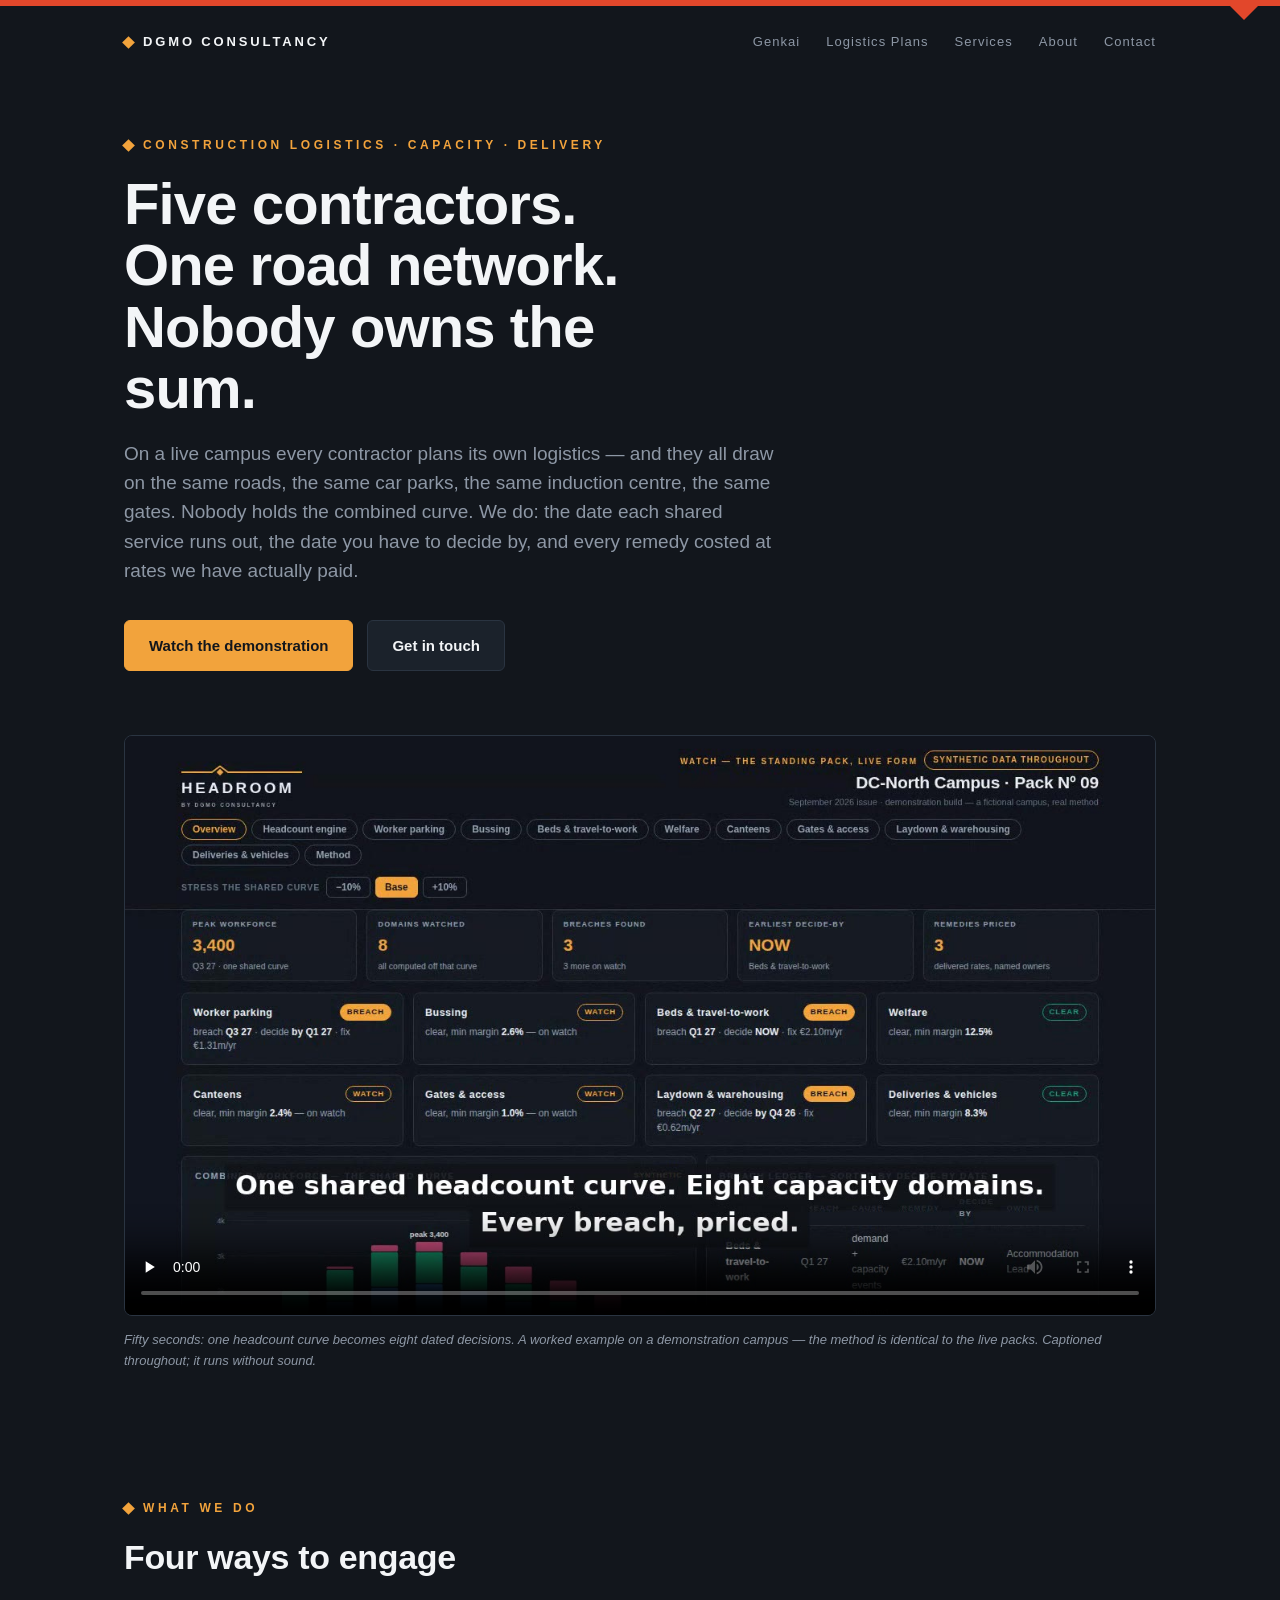
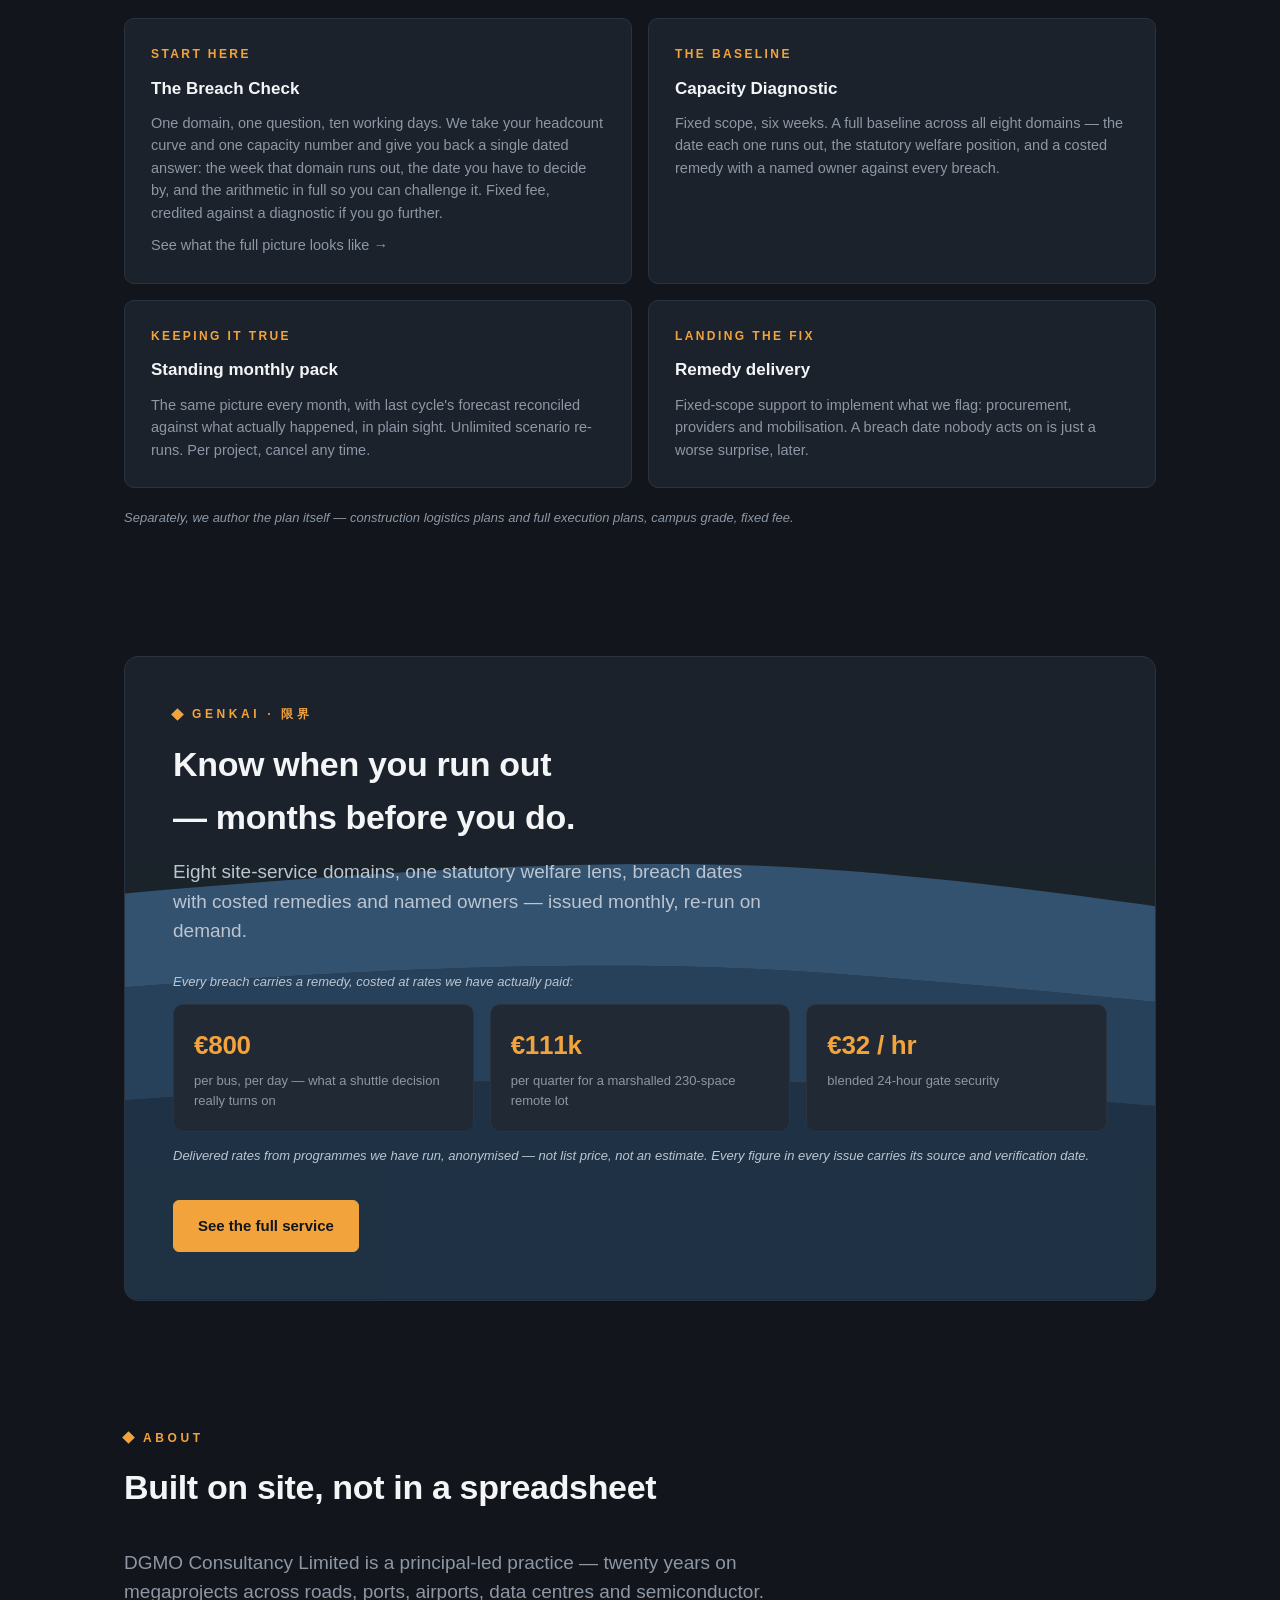
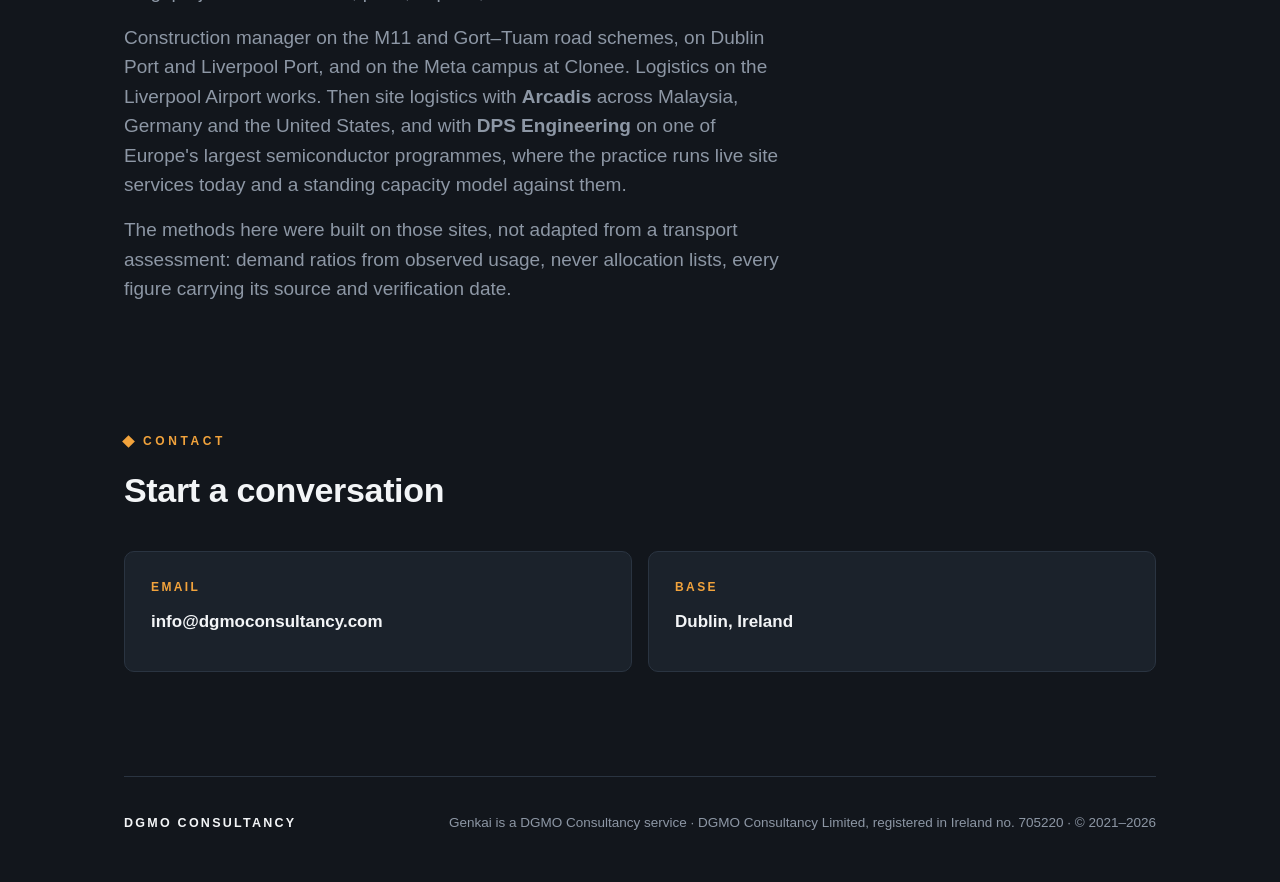
==== index.html @ e9b95056 "Version the stylesheet reference so CSS changes reach returning visitors styles.css is served with c" ====
<!doctype html>
<html lang="en">
<head>
<meta charset="utf-8">
<meta name="viewport" content="width=device-width,initial-scale=1">
<title>DGMO Consultancy — Construction capacity for airports, ports and campuses</title>
<meta name="description" content="The combined logistics demand of every contractor on your site, in one model: the date each shared service runs out, the decide-by date behind it, and every remedy costed. Airports, ports, data centres, semiconductor.">
<link rel="canonical" href="https://www.dgmoconsultancy.com/">
<meta property="og:type" content="website">
<meta property="og:site_name" content="DGMO Consultancy">
<meta property="og:url" content="https://www.dgmoconsultancy.com/">
<meta property="og:title" content="DGMO Consultancy — Construction capacity for airports, ports and campuses">
<meta property="og:description" content="The combined logistics demand of every contractor on your site, in one model: the date each shared service runs out, the decide-by date behind it, and every remedy costed. Airports, ports, data centres, semiconductor.">
<meta property="og:image" content="https://www.dgmoconsultancy.com/assets/og.png">
<meta property="og:image:width" content="1200">
<meta property="og:image:height" content="630">
<meta property="og:image:alt" content="Genkai by DGMO Consultancy — know when you run out, months before you do">
<meta name="twitter:card" content="summary_large_image">
<meta name="twitter:title" content="DGMO Consultancy — Construction capacity for airports, ports and campuses">
<meta name="twitter:description" content="The combined logistics demand of every contractor on your site, in one model: the date each shared service runs out, the decide-by date behind it, and every remedy costed. Airports, ports, data centres, semiconductor.">
<meta name="twitter:image" content="https://www.dgmoconsultancy.com/assets/og.png">
<meta name="robots" content="index,follow">
<link rel="stylesheet" href="/assets/styles.css?v=2">
<link rel="icon" href="/assets/favicon.svg" type="image/svg+xml">
</head>
<body>
<div class="ceiling" aria-hidden="true"></div>
<div class="wrap">
  <nav aria-label="Main">
    <a class="brand" href="/"><span class="dot"></span>DGMO CONSULTANCY</a>
    <div class="links">
      <a href="/genkai/">Genkai</a>
        <a href="/logistics-plans/">Logistics Plans</a>
      <a href="#services">Services</a>
      <a href="#about">About</a>
      <a href="#contact">Contact</a>
    </div>
  </nav>

  <header class="hero fadein">
    <p class="overline">Construction logistics · Capacity · Delivery</p>
    <h1>Five contractors. One road network. Nobody owns the sum.</h1>
    <p class="lede">On a live campus every contractor plans its own logistics — and they all draw on the same roads, the same car parks, the same induction centre, the same gates. Nobody holds the combined curve. We do: the date each shared service runs out, the date you have to decide by, and every remedy costed at rates we have actually paid.</p>
    <div class="cta-row">
      <a class="btn primary" href="#film">Watch the demonstration</a>
      <a class="btn" href="#contact">Get in touch</a>
    </div>
  </header>

  <section id="film" style="padding-top:0">
    <video controls preload="none" playsinline aria-label="Genkai demonstration film" poster="/assets/watch-poster.jpg" style="width:100%;border:1px solid var(--border);border-radius:8px;display:block;background:#12161C">
      <source src="/assets/headroom-watch.mp4" type="video/mp4">
      Your browser cannot play embedded video. <a href="/assets/headroom-watch.mp4">Download the film</a> instead.
    </video>
    <p class="note" style="margin-top:14px">Fifty seconds: one headcount curve becomes eight dated decisions. A worked example on a demonstration campus — the method is identical to the live packs. Captioned throughout; it runs without sound.</p>
  </section>

  <section id="services">
    <div class="sec-head">
      <p class="overline">What we do</p>
      <h2>Four ways to engage</h2>
    </div>
    <div class="grid g2">
      <div class="card">
        <span class="k">Start here</span>
        <h3>The Breach Check</h3>
        <p>One domain, one question, ten working days. We take your headcount curve and one capacity number and give you back a single dated answer: the week that domain runs out, the date you have to decide by, and the arithmetic in full so you can challenge it. Fixed fee, credited against a diagnostic if you go further.</p>
        <p style="margin-top:10px"><a href="/genkai/#film">See what the full picture looks like →</a></p>
      </div>
      <div class="card">
        <span class="k">The baseline</span>
        <h3>Capacity Diagnostic</h3>
        <p>Fixed scope, six weeks. A full baseline across all eight domains — the date each one runs out, the statutory welfare position, and a costed remedy with a named owner against every breach.</p>
      </div>
      <div class="card">
        <span class="k">Keeping it true</span>
        <h3>Standing monthly pack</h3>
        <p>The same picture every month, with last cycle's forecast reconciled against what actually happened, in plain sight. Unlimited scenario re-runs. Per project, cancel any time.</p>
      </div>
      <div class="card">
        <span class="k">Landing the fix</span>
        <h3>Remedy delivery</h3>
        <p>Fixed-scope support to implement what we flag: procurement, providers and mobilisation. A breach date nobody acts on is just a worse surprise, later.</p>
      </div>
    </div>
    <p class="note" style="margin-top:20px">Separately, we author the plan itself — <a href="/logistics-plans/">construction logistics plans and full execution plans</a>, campus grade, fixed fee.</p>
  </section>

  <section>
    <div class="band">
      <svg class="curves" viewBox="0 0 1000 320" preserveAspectRatio="xMidYMid slice" aria-hidden="true">
        <path d="M0,320 L0,240 C200,225 420,200 640,215 C800,226 920,238 1000,244 L1000,320 Z" fill="#24435F"/>
        <path d="M0,240 C200,225 420,200 640,215 C800,226 920,238 1000,244 L1000,196 C880,186 760,170 600,158 C420,144 200,168 0,186 Z" fill="#33608A"/>
        <path d="M0,186 C200,168 420,144 600,158 C760,170 880,186 1000,196 L1000,160 C860,142 700,110 560,104 C400,98 180,124 0,142 Z" fill="#4A82B4"/>
      </svg>
      <p class="overline">Genkai · 限界</p>
      <h2 style="max-width:22ch">Know when you run out — months before you do.</h2>
      <p class="lede" style="margin-top:14px;max-width:56ch">Eight site-service domains, one statutory welfare lens, breach dates with costed remedies and named owners — issued monthly, re-run on demand.</p>
      <p class="note" style="margin-top:26px;margin-bottom:12px">Every breach carries a remedy, costed at rates we have actually paid:</p>
      <div class="grid g3">
        <div class="stat"><span class="big">€800</span><p>per bus, per day — what a shuttle decision really turns on</p></div>
        <div class="stat"><span class="big">€111k</span><p>per quarter for a marshalled 230-space remote lot</p></div>
        <div class="stat"><span class="big">€32 / hr</span><p>blended 24-hour gate security</p></div>
      </div>
      <p class="note" style="margin-top:14px">Delivered rates from programmes we have run, anonymised — not list price, not an estimate. Every figure in every issue carries its source and verification date.</p>
      <div class="cta-row"><a class="btn primary" href="/genkai/">See the full service</a></div>
    </div>
  </section>

  <section id="about">
    <div class="sec-head">
      <p class="overline">About</p>
      <h2>Built on site, not in a spreadsheet</h2>
    </div>
    <p class="lede">DGMO Consultancy Limited is a principal-led practice — twenty years on megaprojects across roads, ports, airports, data centres and semiconductor.</p>
    <p class="lede" style="margin-top:16px">Construction manager on the M11 and Gort&ndash;Tuam road schemes, on Dublin Port and Liverpool Port, and on the Meta campus at Clonee. Logistics on the Liverpool Airport works. Then site logistics with <strong>Arcadis</strong> across Malaysia, Germany and the United States, and with <strong>DPS Engineering</strong> on one of Europe's largest semiconductor programmes, where the practice runs live site services today and a standing capacity model against them.</p>
    <p class="lede" style="margin-top:16px">The methods here were built on those sites, not adapted from a transport assessment: demand ratios from observed usage, never allocation lists, every figure carrying its source and verification date.</p>
  </section>

  <section id="contact">
    <div class="sec-head">
      <p class="overline">Contact</p>
      <h2>Start a conversation</h2>
    </div>
    <div class="grid g2">
      <div class="card"><span class="k">Email</span><h3><a href="mailto:info@dgmoconsultancy.com">info@dgmoconsultancy.com</a></h3></div>
      <div class="card"><span class="k">Base</span><h3>Dublin, Ireland</h3></div>
    </div>
  </section>

  <div class="footer">
    <div class="row">
      <span><strong>DGMO CONSULTANCY</strong></span>
      <span>Genkai is a DGMO Consultancy service · DGMO Consultancy Limited, registered in Ireland no. 705220 · © 2021–2026</span>
    </div>
  </div>
</div>
</body>
</html>
---- assets/styles.css ----
:root{
  --bg:#12161C; --card:#1B222B; --card2:#202934; --border:#2A3441;
  --ink:#F3F5F7; --muted:#8D97A5; --amber:#F2A33C; --red:#E5484D; --green:#3DBF7F;
  --shu:#E2472B;   /* the limit — never a button, link, heading or hover state */
  --b1:#24435F; --b2:#33608A; --b3:#4A82B4;
  --sans:-apple-system,"Segoe UI",Arial,"Helvetica Neue",Helvetica,sans-serif;
}
*{margin:0;padding:0;box-sizing:border-box}
html{scroll-behavior:smooth}
@media (prefers-reduced-motion:reduce){html{scroll-behavior:auto}*{animation:none!important;transition:none!important}}
body{background:var(--bg);color:var(--ink);font-family:var(--sans);line-height:1.55;-webkit-font-smoothing:antialiased}
a{color:inherit;text-decoration:none}
a:focus-visible,button:focus-visible{outline:2px solid var(--amber);outline-offset:3px;border-radius:2px}
.wrap{max-width:1080px;margin:0 auto;padding:0 24px}

/* the ceiling — breachline across every page */
.ceiling{position:relative;height:6px;background:var(--shu)}
.ceiling::after{content:"";position:absolute;right:24px;top:-9px;width:24px;height:24px;background:var(--shu);transform:rotate(45deg)}

nav{display:flex;align-items:center;justify-content:space-between;padding:26px 0 0}
.brand{display:flex;align-items:center;gap:10px;font-weight:700;letter-spacing:.22em;font-size:13px}
.brand .dot{width:9px;height:9px;background:var(--amber);transform:rotate(45deg);flex:none}
nav .links{display:flex;gap:26px;font-size:13px;color:var(--muted);letter-spacing:.08em}
nav .links a:hover{color:var(--ink)}

.overline{display:flex;align-items:center;gap:10px;color:var(--amber);font-size:12px;font-weight:700;letter-spacing:.3em;text-transform:uppercase}
.overline::before{content:"";width:9px;height:9px;background:var(--amber);transform:rotate(45deg);flex:none}

.hero{padding:84px 0 64px}
h1{font-size:clamp(34px,5.4vw,58px);line-height:1.06;letter-spacing:-.015em;font-weight:800;margin:18px 0 20px;max-width:17ch}
.lede{color:var(--muted);font-size:clamp(16px,2vw,19px);max-width:62ch}
.cta-row{display:flex;gap:14px;margin-top:34px;flex-wrap:wrap}
.btn{display:inline-block;padding:13px 24px;border-radius:6px;font-weight:700;font-size:15px;border:1px solid var(--border);background:var(--card);transition:transform .15s ease,border-color .15s ease}
.btn:hover{transform:translateY(-2px);border-color:var(--muted)}
.btn.primary{background:var(--amber);color:#12161C;border-color:var(--amber)}
.btn.primary:hover{border-color:var(--amber)}

section{padding:64px 0}
.sec-head{margin-bottom:34px}
h2{font-size:clamp(24px,3.4vw,34px);letter-spacing:-.01em;margin-top:14px}
.grid{display:grid;gap:16px}
.g3{grid-template-columns:repeat(3,1fr)}
.g4{grid-template-columns:repeat(4,1fr)}
.g2{grid-template-columns:repeat(2,1fr)}
.card{background:var(--card);border:1px solid var(--border);border-radius:10px;padding:26px}
.card h3{font-size:17px;margin-bottom:10px}
.card p{color:var(--muted);font-size:14.5px}
.card .k{color:var(--amber);font-size:12px;font-weight:700;letter-spacing:.2em;text-transform:uppercase;display:block;margin-bottom:12px}

.chips{display:flex;flex-wrap:wrap;gap:10px}
.chip{background:var(--card2);border:1px solid var(--border);border-radius:999px;padding:8px 16px;font-size:13.5px;color:var(--ink)}

.stat{background:var(--card2);border:1px solid var(--border);border-radius:10px;padding:20px}
.stat .big{color:var(--amber);font-weight:800;font-size:26px;letter-spacing:-.01em}
.stat p{color:var(--muted);font-size:13px;margin-top:6px}

.band{background:var(--card);border:1px solid var(--border);border-radius:14px;padding:48px;position:relative;overflow:hidden}
.band .curves{position:absolute;inset:0;opacity:.5;pointer-events:none}
.band>*{position:relative}

.tier{border-left:3px solid var(--amber);padding:4px 0 4px 20px;margin-bottom:22px}
.tier:last-child{margin-bottom:0}
.tier h3{font-size:18px}
.tier .price{color:var(--muted);font-weight:400}
.tier p{color:var(--muted);font-size:14.5px;margin-top:4px}

.steps{counter-reset:s}
.step{counter-increment:s;position:relative;padding-left:0}
.step::before{content:counter(s);display:block;color:var(--amber);font-weight:800;font-size:26px;margin-bottom:10px}

.note{color:var(--muted);font-size:13px;font-style:italic}
.footer{border-top:1px solid var(--border);margin-top:40px;padding:36px 0 48px;color:var(--muted);font-size:13.5px}
.footer .row{display:flex;justify-content:space-between;gap:20px;flex-wrap:wrap}
.footer strong{color:var(--ink);letter-spacing:.18em;font-size:12.5px}

/* headroom lockup */
.lockup{margin:10px 0 8px}
.lockup .line{position:relative;height:5px;background:var(--shu);width:min(560px,86%);border-radius:3px}
.lockup .line::after{content:"";position:absolute;right:-10px;top:-8px;width:20px;height:20px;background:var(--shu);transform:rotate(45deg)}
.lockup .word{font-size:clamp(44px,8vw,84px);font-weight:800;letter-spacing:.16em;line-height:1;margin-top:26px}
.lockup .sub{color:var(--muted);letter-spacing:.34em;font-size:12.5px;margin-top:12px}

.fadein{animation:fadeup .7s ease both}
@keyframes fadeup{from{opacity:0;transform:translateY(14px)}to{opacity:1;transform:none}}

@media(max-width:860px){.g3,.g4{grid-template-columns:1fr 1fr}}
@media(max-width:620px){.g3,.g4,.g2{grid-template-columns:1fr}.hero{padding:56px 0 40px}section{padding:44px 0}.band{padding:30px}nav .links{gap:16px}.hero .curves{display:none}}

/* --- layout guards ------------------------------------------------------ */
/* The hero curve is an SVG with an intrinsic 1000x320 ratio and only a height
   set inline, so width:auto resolved from that ratio and pushed the page
   sideways at every desktop width. Pin it to the container. */
.hero .curves{width:100%;max-width:100%}
/* Nav links did not wrap, overflowing narrow phones. Drop them to their own row. */
@media(max-width:620px){
  nav{flex-wrap:wrap;row-gap:14px}
  nav .links{flex-wrap:wrap;width:100%;gap:14px;row-gap:10px}
}

/* Band artwork had the same intrinsic-ratio fault as the hero curve: it filled
   only ~50% of the band at desktop and ~10% on phones, cutting off mid-headline. */
.band .curves{width:100%;height:100%}
/* Muted text over that artwork measured 3.58:1 — below WCAG AA. */
.band .lede,.band .note{color:#BCC5D0}
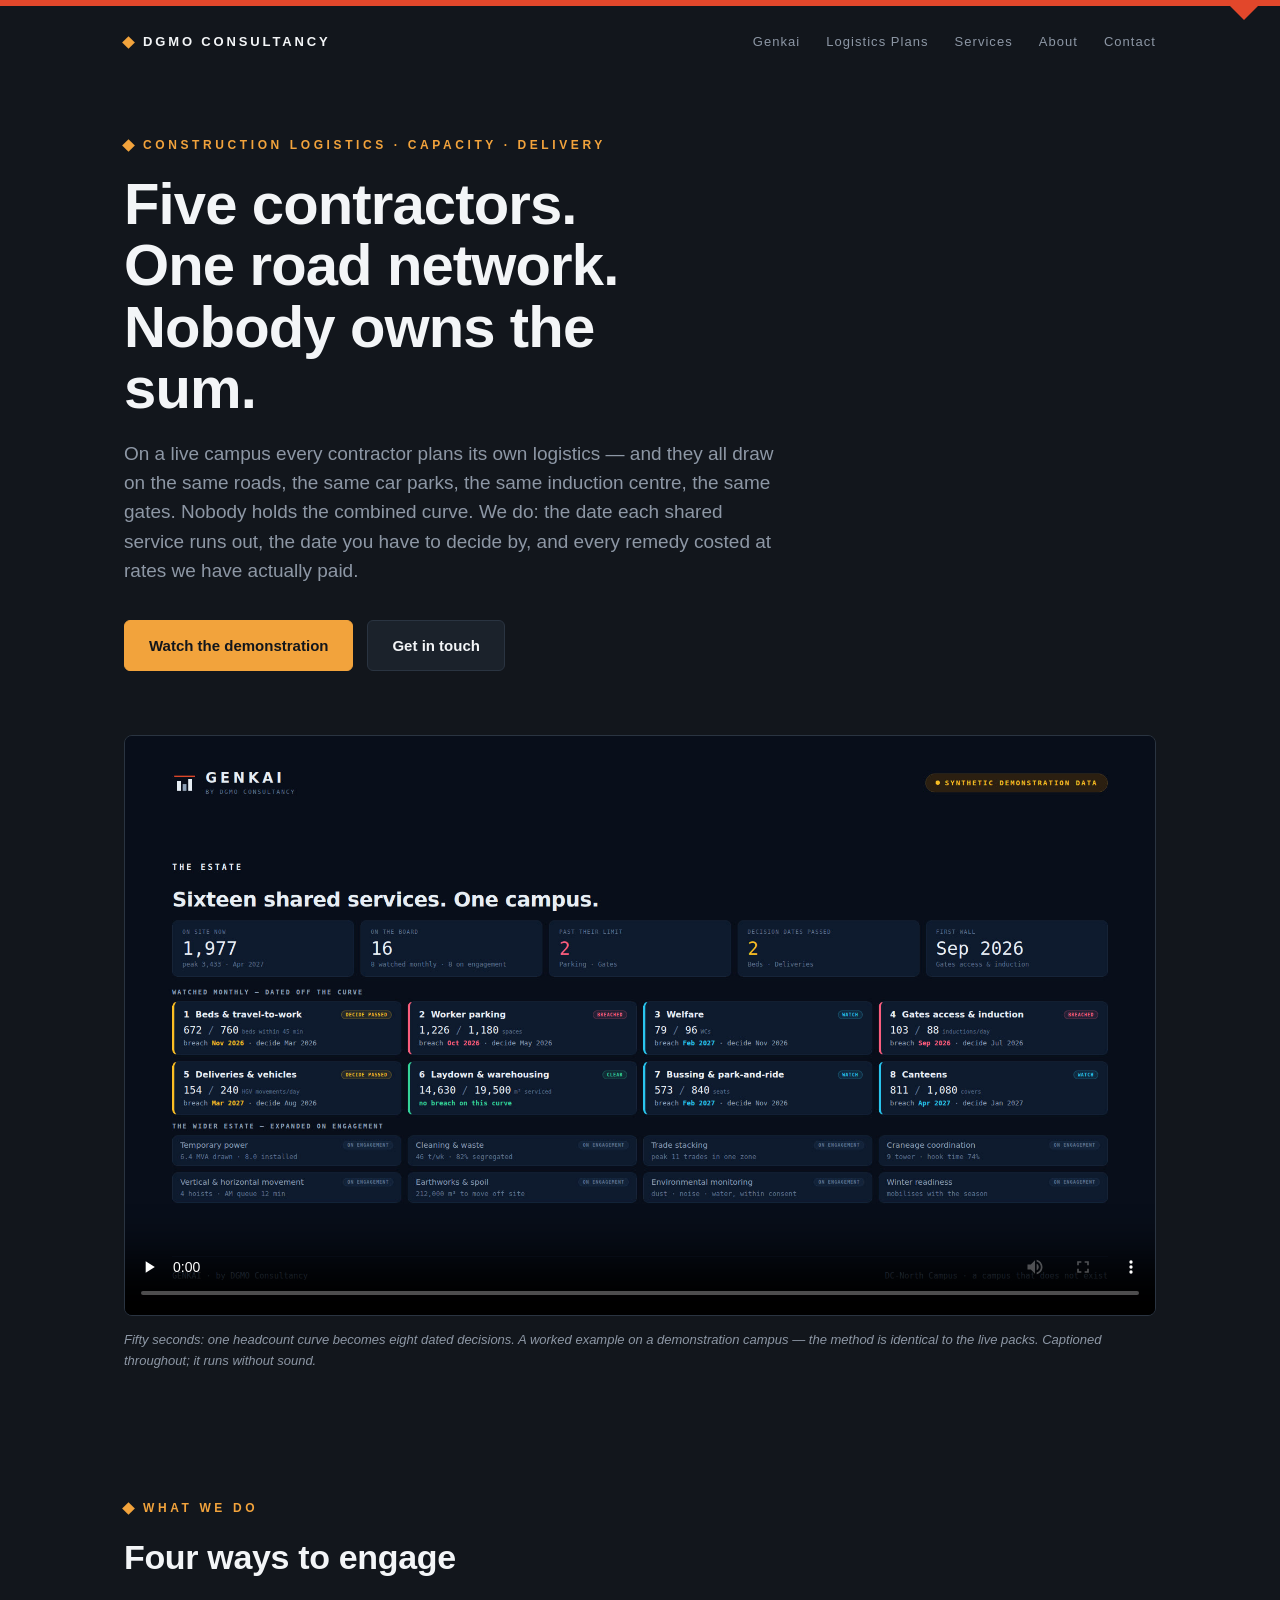
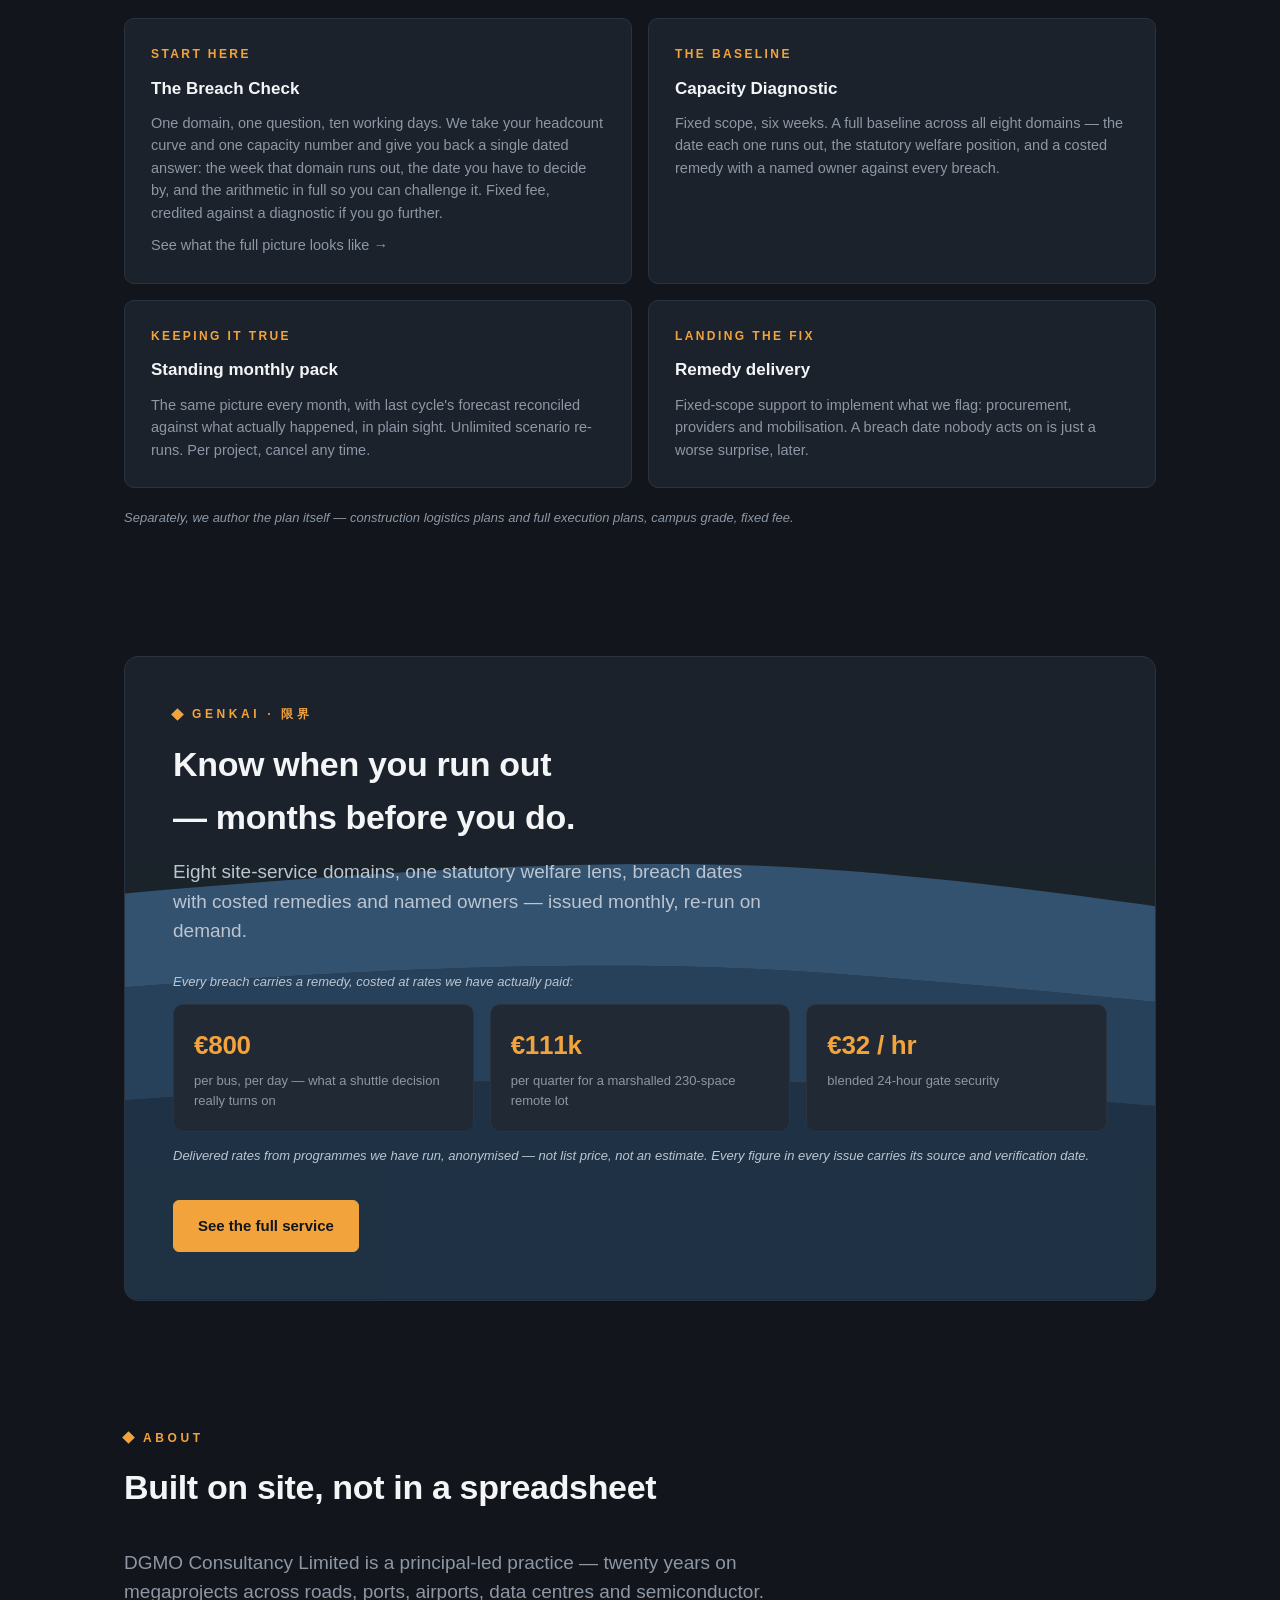
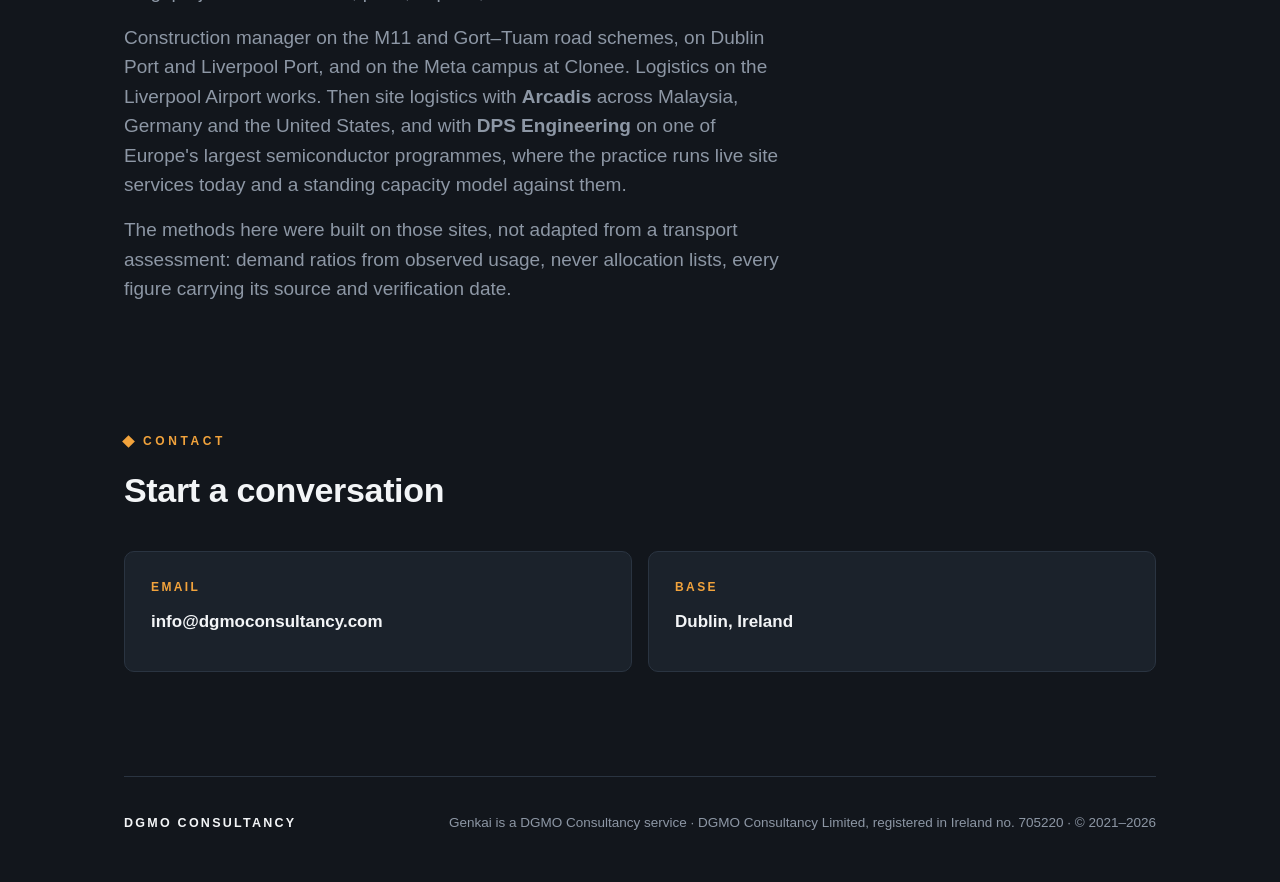
==== commit 0c7738fe: "Point the homepage at the new Genkai film and poster The video source, the download fallback link an" ====
--- a/index.html
+++ b/index.html
@@ -48,9 +48,9 @@
   </header>
 
   <section id="film" style="padding-top:0">
-    <video controls preload="none" playsinline aria-label="Genkai demonstration film" poster="/assets/watch-poster.jpg" style="width:100%;border:1px solid var(--border);border-radius:8px;display:block;background:#12161C">
-      <source src="/assets/headroom-watch.mp4" type="video/mp4">
-      Your browser cannot play embedded video. <a href="/assets/headroom-watch.mp4">Download the film</a> instead.
+    <video controls preload="none" playsinline aria-label="Genkai demonstration film" poster="/assets/genkai-poster.jpg" style="width:100%;border:1px solid var(--border);border-radius:8px;display:block;background:#12161C">
+      <source src="/assets/genkai-film-1080p.mp4" type="video/mp4">
+      Your browser cannot play embedded video. <a href="/assets/genkai-film-1080p.mp4">Download the film</a> instead.
     </video>
     <p class="note" style="margin-top:14px">Fifty seconds: one headcount curve becomes eight dated decisions. A worked example on a demonstration campus — the method is identical to the live packs. Captioned throughout; it runs without sound.</p>
   </section>
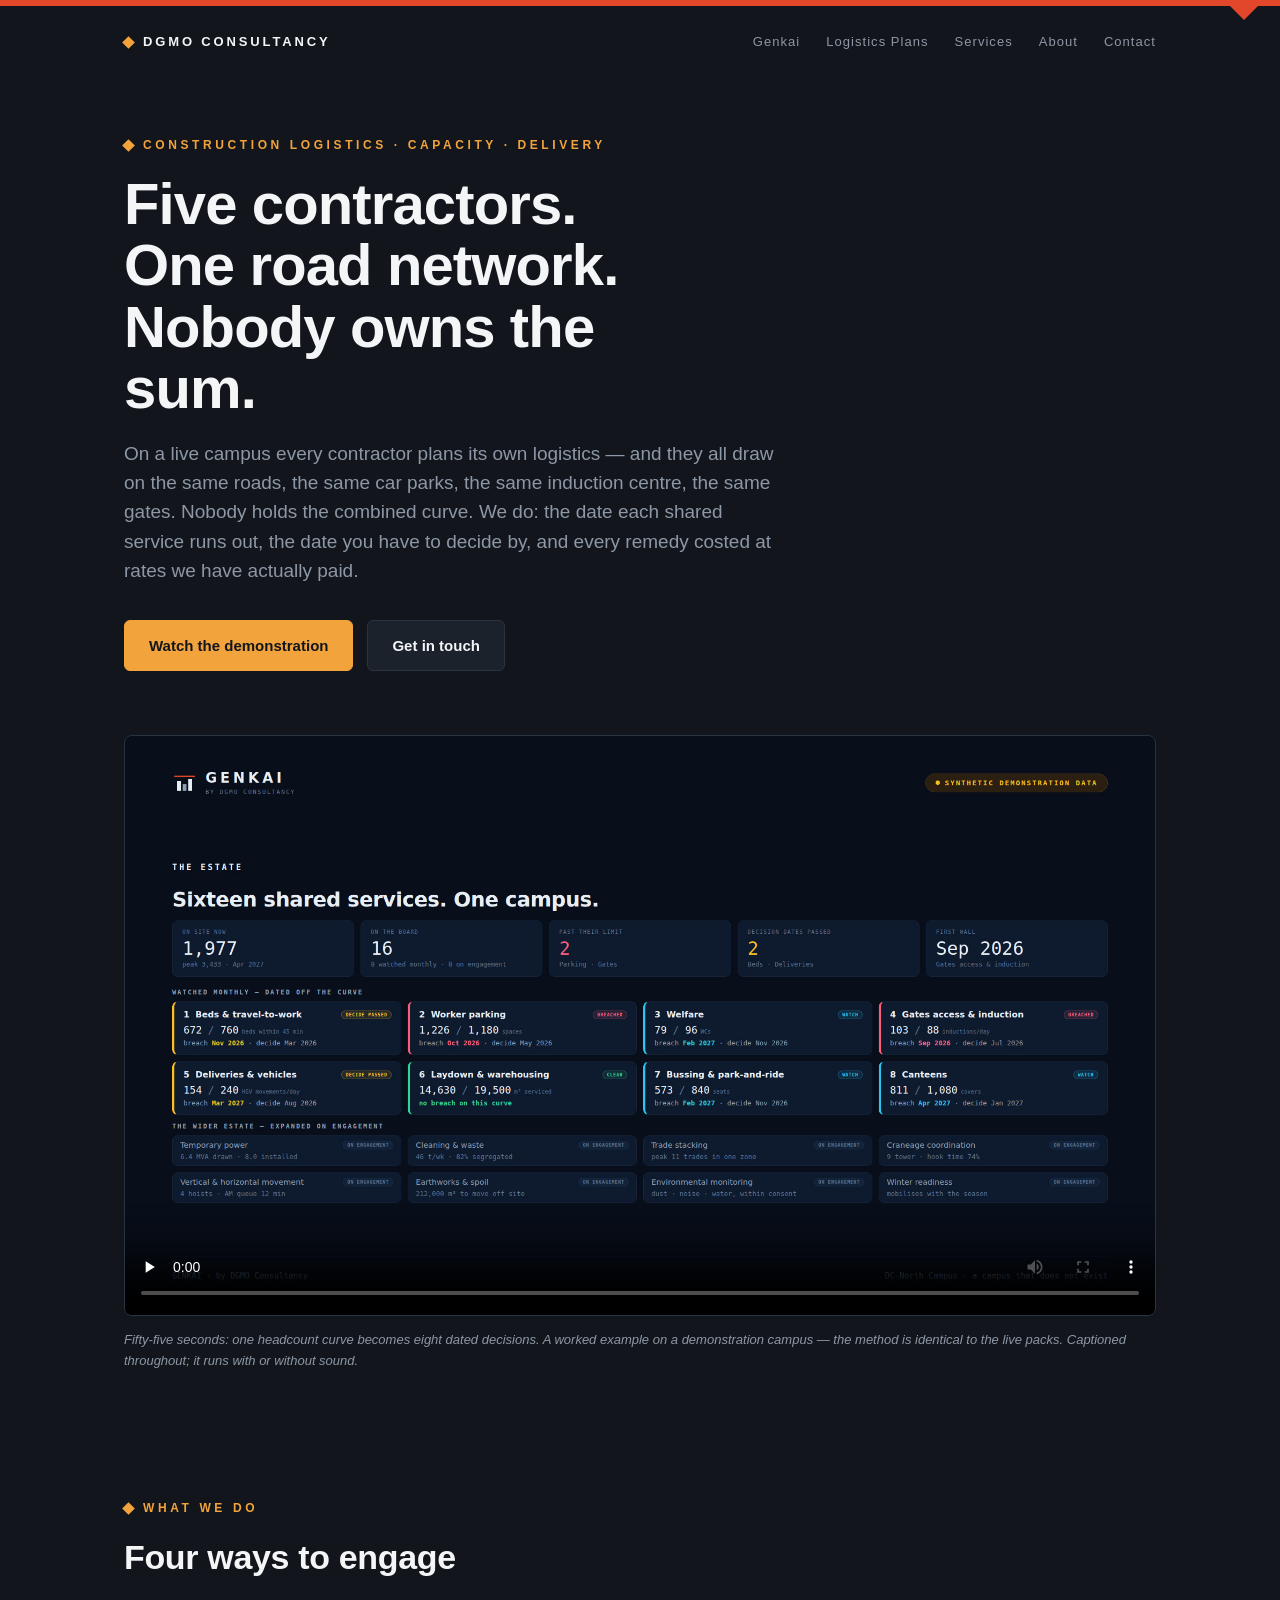
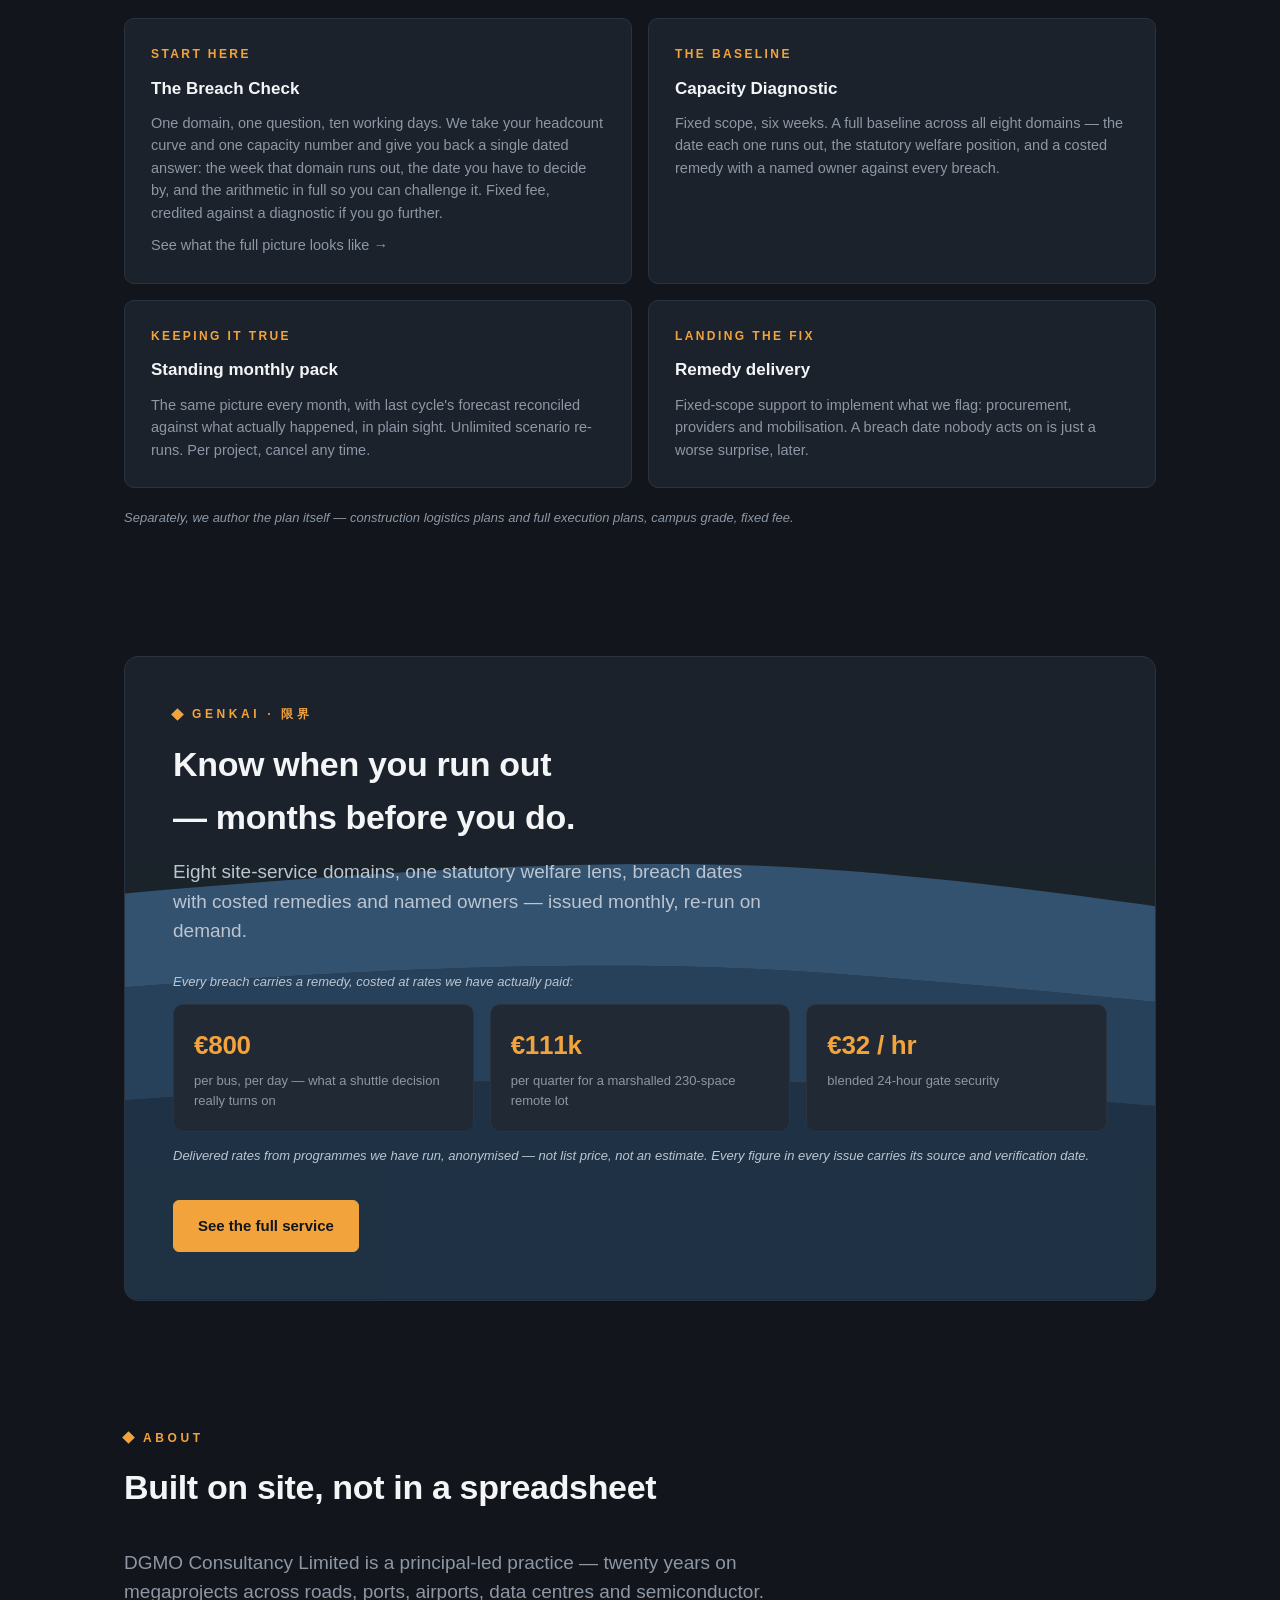
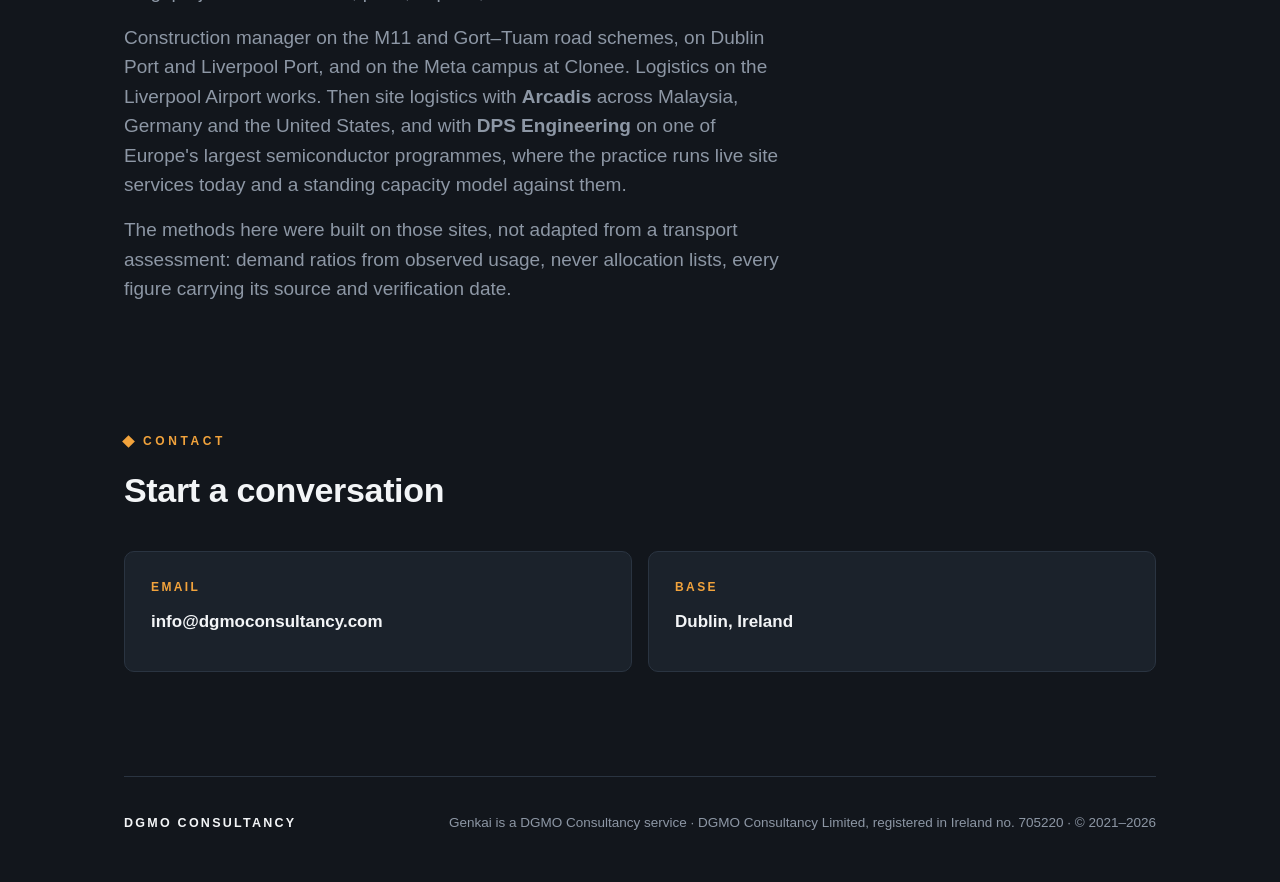
==== commit a210cb40: "Cache-bust the film reference; captions say the score exists The mp4 is served immutable for 30 days" ====
--- a/index.html
+++ b/index.html
@@ -49,10 +49,10 @@
 
   <section id="film" style="padding-top:0">
     <video controls preload="none" playsinline aria-label="Genkai demonstration film" poster="/assets/genkai-poster.jpg" style="width:100%;border:1px solid var(--border);border-radius:8px;display:block;background:#12161C">
-      <source src="/assets/genkai-film-1080p.mp4" type="video/mp4">
+      <source src="/assets/genkai-film-1080p.mp4?v=2" type="video/mp4">
       Your browser cannot play embedded video. <a href="/assets/genkai-film-1080p.mp4">Download the film</a> instead.
     </video>
-    <p class="note" style="margin-top:14px">Fifty seconds: one headcount curve becomes eight dated decisions. A worked example on a demonstration campus — the method is identical to the live packs. Captioned throughout; it runs without sound.</p>
+    <p class="note" style="margin-top:14px">Fifty-five seconds: one headcount curve becomes eight dated decisions. A worked example on a demonstration campus — the method is identical to the live packs. Captioned throughout; it runs with or without sound.</p>
   </section>
 
   <section id="services">
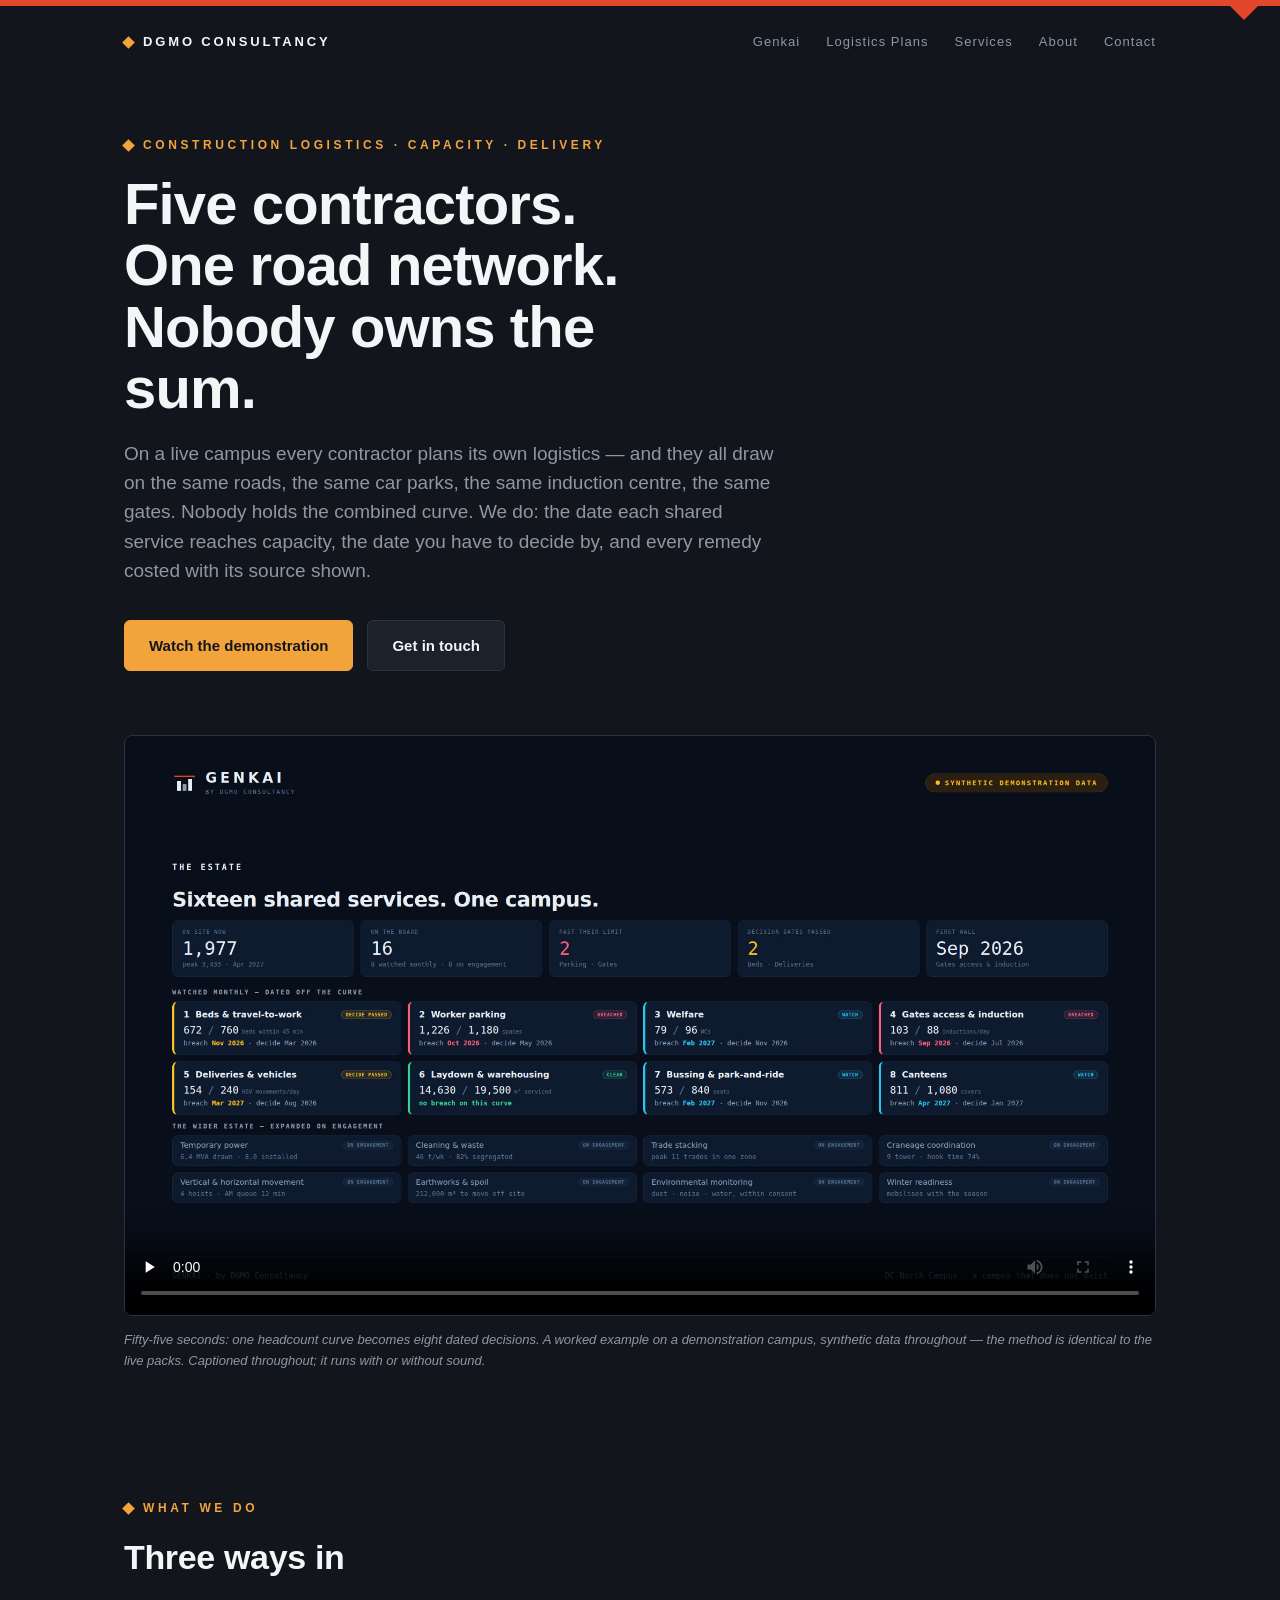
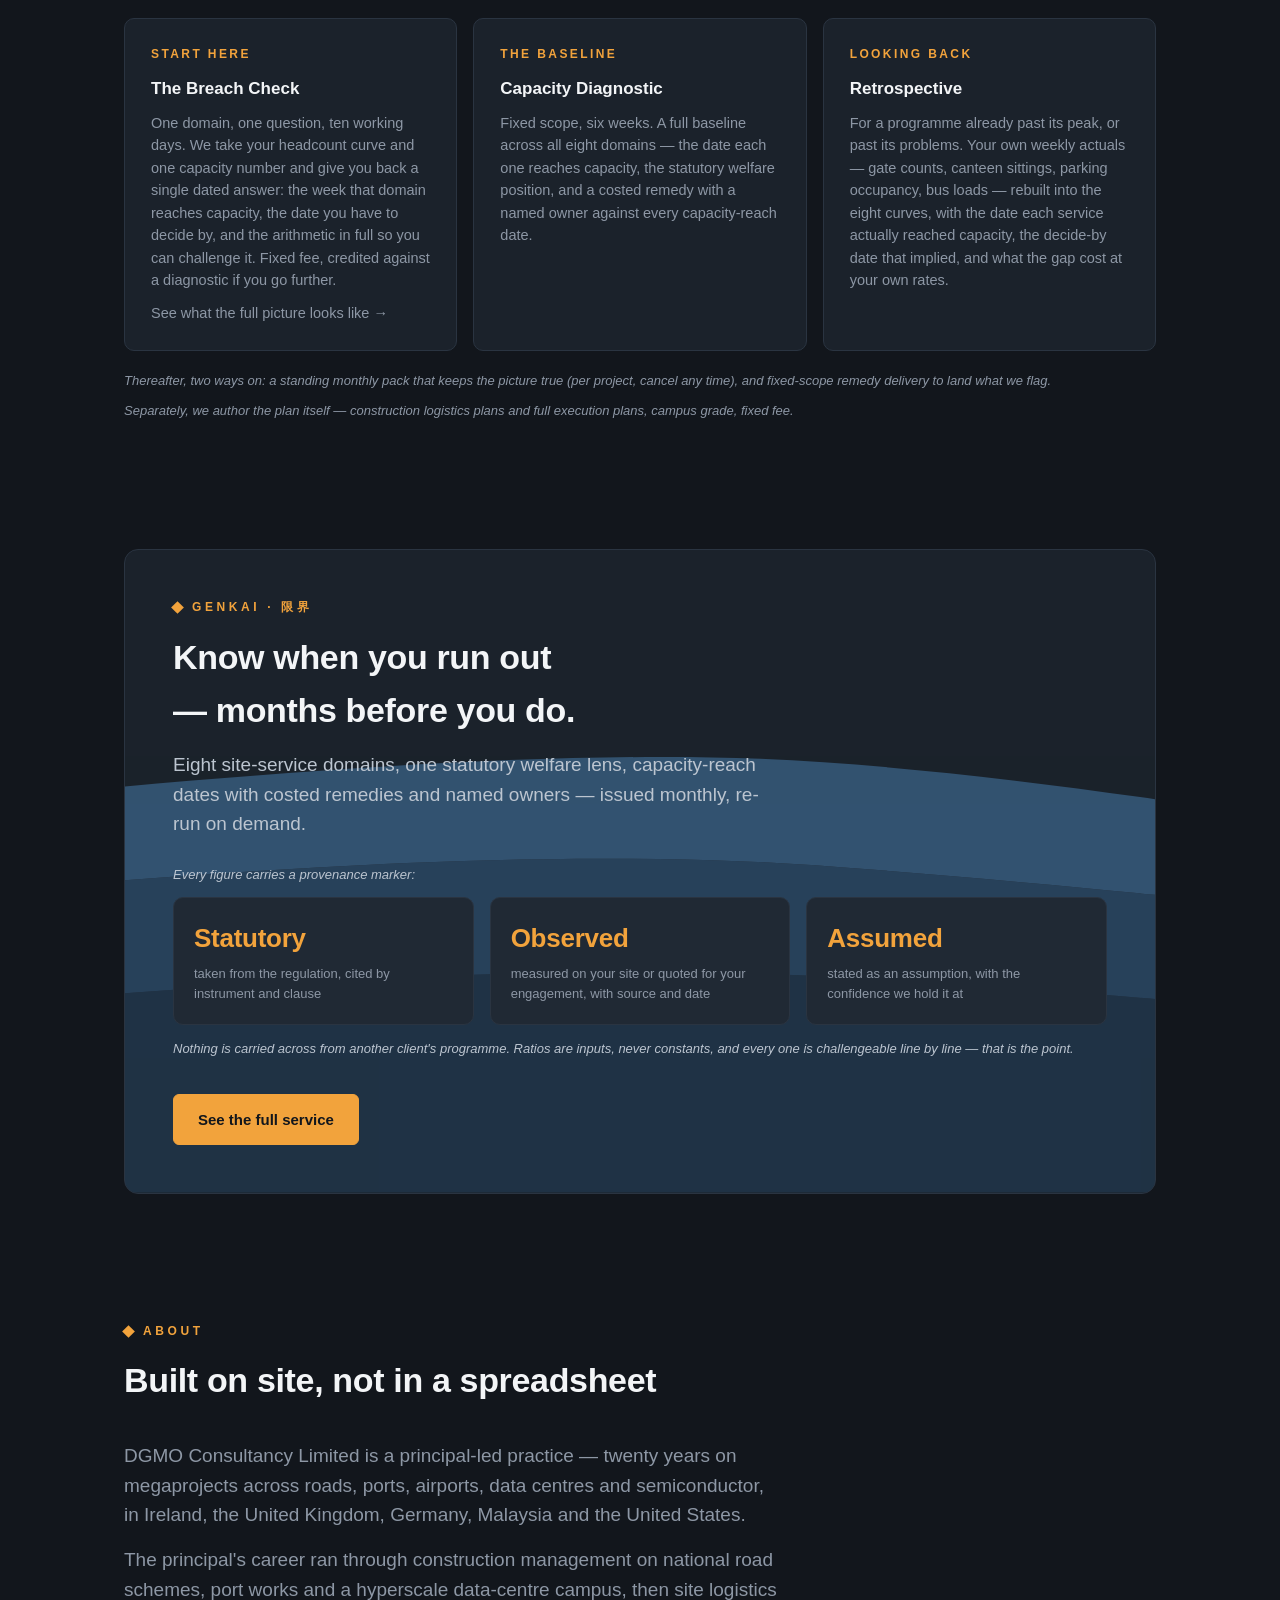
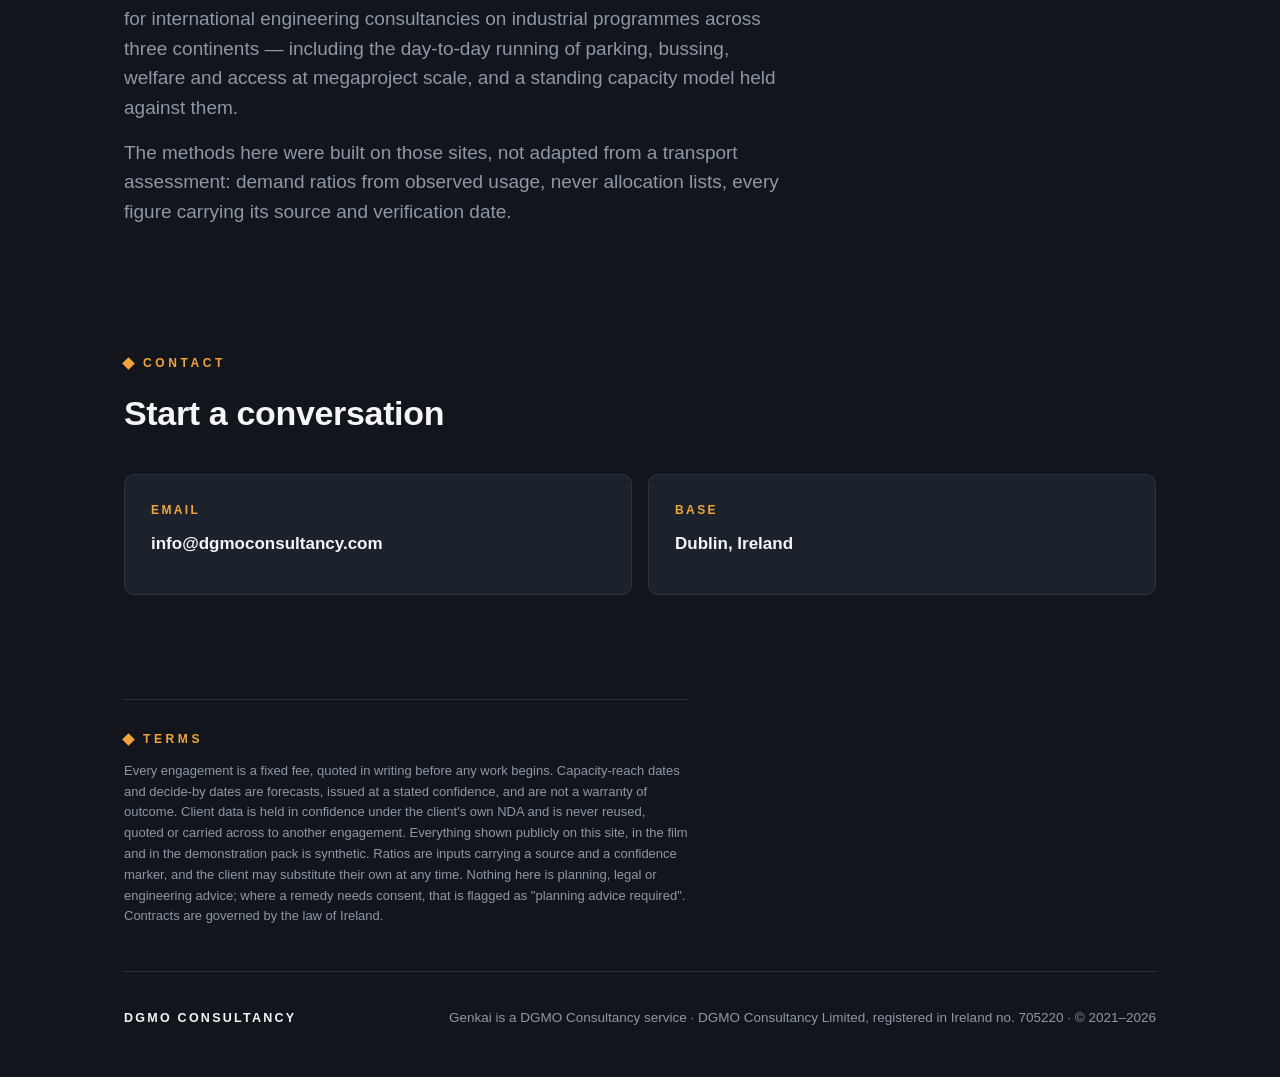
==== commit 0f25aa7b: "Genkai copy: capacity-reach wording, provenance markers, Retrospective, terms Identifying delivered " ====
--- a/index.html
+++ b/index.html
@@ -4,23 +4,23 @@
 <meta charset="utf-8">
 <meta name="viewport" content="width=device-width,initial-scale=1">
 <title>DGMO Consultancy — Construction capacity for airports, ports and campuses</title>
-<meta name="description" content="The combined logistics demand of every contractor on your site, in one model: the date each shared service runs out, the decide-by date behind it, and every remedy costed. Airports, ports, data centres, semiconductor.">
+<meta name="description" content="The combined logistics demand of every contractor on your site, in one model: the date each shared service reaches capacity, the decide-by date behind it, and every remedy costed with its source shown. Airports, ports, data centres, semiconductor.">
 <link rel="canonical" href="https://www.dgmoconsultancy.com/">
 <meta property="og:type" content="website">
 <meta property="og:site_name" content="DGMO Consultancy">
 <meta property="og:url" content="https://www.dgmoconsultancy.com/">
 <meta property="og:title" content="DGMO Consultancy — Construction capacity for airports, ports and campuses">
-<meta property="og:description" content="The combined logistics demand of every contractor on your site, in one model: the date each shared service runs out, the decide-by date behind it, and every remedy costed. Airports, ports, data centres, semiconductor.">
-<meta property="og:image" content="https://www.dgmoconsultancy.com/assets/og.png">
+<meta property="og:description" content="The combined logistics demand of every contractor on your site, in one model: the date each shared service reaches capacity, the decide-by date behind it, and every remedy costed with its source shown. Airports, ports, data centres, semiconductor.">
+<meta property="og:image" content="https://www.dgmoconsultancy.com/assets/og.png?v=2">
 <meta property="og:image:width" content="1200">
 <meta property="og:image:height" content="630">
 <meta property="og:image:alt" content="Genkai by DGMO Consultancy — know when you run out, months before you do">
 <meta name="twitter:card" content="summary_large_image">
 <meta name="twitter:title" content="DGMO Consultancy — Construction capacity for airports, ports and campuses">
-<meta name="twitter:description" content="The combined logistics demand of every contractor on your site, in one model: the date each shared service runs out, the decide-by date behind it, and every remedy costed. Airports, ports, data centres, semiconductor.">
-<meta name="twitter:image" content="https://www.dgmoconsultancy.com/assets/og.png">
+<meta name="twitter:description" content="The combined logistics demand of every contractor on your site, in one model: the date each shared service reaches capacity, the decide-by date behind it, and every remedy costed with its source shown. Airports, ports, data centres, semiconductor.">
+<meta name="twitter:image" content="https://www.dgmoconsultancy.com/assets/og.png?v=2">
 <meta name="robots" content="index,follow">
-<link rel="stylesheet" href="/assets/styles.css?v=2">
+<link rel="stylesheet" href="/assets/styles.css?v=3">
 <link rel="icon" href="/assets/favicon.svg" type="image/svg+xml">
 </head>
 <body>
@@ -40,7 +40,7 @@
   <header class="hero fadein">
     <p class="overline">Construction logistics · Capacity · Delivery</p>
     <h1>Five contractors. One road network. Nobody owns the sum.</h1>
-    <p class="lede">On a live campus every contractor plans its own logistics — and they all draw on the same roads, the same car parks, the same induction centre, the same gates. Nobody holds the combined curve. We do: the date each shared service runs out, the date you have to decide by, and every remedy costed at rates we have actually paid.</p>
+    <p class="lede">On a live campus every contractor plans its own logistics — and they all draw on the same roads, the same car parks, the same induction centre, the same gates. Nobody holds the combined curve. We do: the date each shared service reaches capacity, the date you have to decide by, and every remedy costed with its source shown.</p>
     <div class="cta-row">
       <a class="btn primary" href="#film">Watch the demonstration</a>
       <a class="btn" href="#contact">Get in touch</a>
@@ -52,38 +52,34 @@
       <source src="/assets/genkai-film-1080p.mp4?v=2" type="video/mp4">
       Your browser cannot play embedded video. <a href="/assets/genkai-film-1080p.mp4">Download the film</a> instead.
     </video>
-    <p class="note" style="margin-top:14px">Fifty-five seconds: one headcount curve becomes eight dated decisions. A worked example on a demonstration campus — the method is identical to the live packs. Captioned throughout; it runs with or without sound.</p>
+    <p class="note" style="margin-top:14px">Fifty-five seconds: one headcount curve becomes eight dated decisions. A worked example on a demonstration campus, synthetic data throughout — the method is identical to the live packs. Captioned throughout; it runs with or without sound.</p>
   </section>
 
   <section id="services">
     <div class="sec-head">
       <p class="overline">What we do</p>
-      <h2>Four ways to engage</h2>
+      <h2>Three ways in</h2>
     </div>
-    <div class="grid g2">
+    <div class="grid g3">
       <div class="card">
         <span class="k">Start here</span>
         <h3>The Breach Check</h3>
-        <p>One domain, one question, ten working days. We take your headcount curve and one capacity number and give you back a single dated answer: the week that domain runs out, the date you have to decide by, and the arithmetic in full so you can challenge it. Fixed fee, credited against a diagnostic if you go further.</p>
+        <p>One domain, one question, ten working days. We take your headcount curve and one capacity number and give you back a single dated answer: the week that domain reaches capacity, the date you have to decide by, and the arithmetic in full so you can challenge it. Fixed fee, credited against a diagnostic if you go further.</p>
         <p style="margin-top:10px"><a href="/genkai/#film">See what the full picture looks like →</a></p>
       </div>
       <div class="card">
         <span class="k">The baseline</span>
         <h3>Capacity Diagnostic</h3>
-        <p>Fixed scope, six weeks. A full baseline across all eight domains — the date each one runs out, the statutory welfare position, and a costed remedy with a named owner against every breach.</p>
+        <p>Fixed scope, six weeks. A full baseline across all eight domains — the date each one reaches capacity, the statutory welfare position, and a costed remedy with a named owner against every capacity-reach date.</p>
       </div>
       <div class="card">
-        <span class="k">Keeping it true</span>
-        <h3>Standing monthly pack</h3>
-        <p>The same picture every month, with last cycle's forecast reconciled against what actually happened, in plain sight. Unlimited scenario re-runs. Per project, cancel any time.</p>
-      </div>
-      <div class="card">
-        <span class="k">Landing the fix</span>
-        <h3>Remedy delivery</h3>
-        <p>Fixed-scope support to implement what we flag: procurement, providers and mobilisation. A breach date nobody acts on is just a worse surprise, later.</p>
+        <span class="k">Looking back</span>
+        <h3>Retrospective</h3>
+        <p>For a programme already past its peak, or past its problems. Your own weekly actuals — gate counts, canteen sittings, parking occupancy, bus loads — rebuilt into the eight curves, with the date each service actually reached capacity, the decide-by date that implied, and what the gap cost at your own rates.</p>
       </div>
     </div>
-    <p class="note" style="margin-top:20px">Separately, we author the plan itself — <a href="/logistics-plans/">construction logistics plans and full execution plans</a>, campus grade, fixed fee.</p>
+    <p class="note" style="margin-top:20px">Thereafter, two ways on: a standing monthly pack that keeps the picture true (per project, cancel any time), and fixed-scope remedy delivery to land what we flag.</p>
+    <p class="note" style="margin-top:10px">Separately, we author the plan itself — <a href="/logistics-plans/">construction logistics plans and full execution plans</a>, campus grade, fixed fee.</p>
   </section>
 
   <section>
@@ -95,14 +91,14 @@
       </svg>
       <p class="overline">Genkai · 限界</p>
       <h2 style="max-width:22ch">Know when you run out — months before you do.</h2>
-      <p class="lede" style="margin-top:14px;max-width:56ch">Eight site-service domains, one statutory welfare lens, breach dates with costed remedies and named owners — issued monthly, re-run on demand.</p>
-      <p class="note" style="margin-top:26px;margin-bottom:12px">Every breach carries a remedy, costed at rates we have actually paid:</p>
+      <p class="lede" style="margin-top:14px;max-width:56ch">Eight site-service domains, one statutory welfare lens, capacity-reach dates with costed remedies and named owners — issued monthly, re-run on demand.</p>
+      <p class="note" style="margin-top:26px;margin-bottom:12px">Every figure carries a provenance marker:</p>
       <div class="grid g3">
-        <div class="stat"><span class="big">€800</span><p>per bus, per day — what a shuttle decision really turns on</p></div>
-        <div class="stat"><span class="big">€111k</span><p>per quarter for a marshalled 230-space remote lot</p></div>
-        <div class="stat"><span class="big">€32 / hr</span><p>blended 24-hour gate security</p></div>
+        <div class="stat"><span class="big">Statutory</span><p>taken from the regulation, cited by instrument and clause</p></div>
+        <div class="stat"><span class="big">Observed</span><p>measured on your site or quoted for your engagement, with source and date</p></div>
+        <div class="stat"><span class="big">Assumed</span><p>stated as an assumption, with the confidence we hold it at</p></div>
       </div>
-      <p class="note" style="margin-top:14px">Delivered rates from programmes we have run, anonymised — not list price, not an estimate. Every figure in every issue carries its source and verification date.</p>
+      <p class="note" style="margin-top:14px">Nothing is carried across from another client's programme. Ratios are inputs, never constants, and every one is challengeable line by line — that is the point.</p>
       <div class="cta-row"><a class="btn primary" href="/genkai/">See the full service</a></div>
     </div>
   </section>
@@ -112,8 +108,8 @@
       <p class="overline">About</p>
       <h2>Built on site, not in a spreadsheet</h2>
     </div>
-    <p class="lede">DGMO Consultancy Limited is a principal-led practice — twenty years on megaprojects across roads, ports, airports, data centres and semiconductor.</p>
-    <p class="lede" style="margin-top:16px">Construction manager on the M11 and Gort&ndash;Tuam road schemes, on Dublin Port and Liverpool Port, and on the Meta campus at Clonee. Logistics on the Liverpool Airport works. Then site logistics with <strong>Arcadis</strong> across Malaysia, Germany and the United States, and with <strong>DPS Engineering</strong> on one of Europe's largest semiconductor programmes, where the practice runs live site services today and a standing capacity model against them.</p>
+    <p class="lede">DGMO Consultancy Limited is a principal-led practice — twenty years on megaprojects across roads, ports, airports, data centres and semiconductor, in Ireland, the United Kingdom, Germany, Malaysia and the United States.</p>
+    <p class="lede" style="margin-top:16px">The principal's career ran through construction management on national road schemes, port works and a hyperscale data-centre campus, then site logistics for international engineering consultancies on industrial programmes across three continents — including the day-to-day running of parking, bussing, welfare and access at megaproject scale, and a standing capacity model held against them.</p>
     <p class="lede" style="margin-top:16px">The methods here were built on those sites, not adapted from a transport assessment: demand ratios from observed usage, never allocation lists, every figure carrying its source and verification date.</p>
   </section>
 
@@ -128,6 +124,11 @@
     </div>
   </section>
 
+  <div class="terms">
+    <p class="overline">Terms</p>
+    <p>Every engagement is a fixed fee, quoted in writing before any work begins. Capacity-reach dates and decide-by dates are forecasts, issued at a stated confidence, and are not a warranty of outcome. Client data is held in confidence under the client's own NDA and is never reused, quoted or carried across to another engagement. Everything shown publicly on this site, in the film and in the demonstration pack is synthetic. Ratios are inputs carrying a source and a confidence marker, and the client may substitute their own at any time. Nothing here is planning, legal or engineering advice; where a remedy needs consent, that is flagged as "planning advice required". Contracts are governed by the law of Ireland.</p>
+  </div>
+
   <div class="footer">
     <div class="row">
       <span><strong>DGMO CONSULTANCY</strong></span>
--- a/assets/styles.css
+++ b/assets/styles.css
@@ -13,7 +13,7 @@
 a:focus-visible,button:focus-visible{outline:2px solid var(--amber);outline-offset:3px;border-radius:2px}
 .wrap{max-width:1080px;margin:0 auto;padding:0 24px}
 
-/* the ceiling — breachline across every page */
+/* the ceiling — the limit line across every page */
 .ceiling{position:relative;height:6px;background:var(--shu)}
 .ceiling::after{content:"";position:absolute;right:24px;top:-9px;width:24px;height:24px;background:var(--shu);transform:rotate(45deg)}
 
@@ -73,7 +73,7 @@
 .footer .row{display:flex;justify-content:space-between;gap:20px;flex-wrap:wrap}
 .footer strong{color:var(--ink);letter-spacing:.18em;font-size:12.5px}
 
-/* headroom lockup */
+/* genkai lockup */
 .lockup{margin:10px 0 8px}
 .lockup .line{position:relative;height:5px;background:var(--shu);width:min(560px,86%);border-radius:3px}
 .lockup .line::after{content:"";position:absolute;right:-10px;top:-8px;width:20px;height:20px;background:var(--shu);transform:rotate(45deg)}
@@ -102,3 +102,8 @@
 .band .curves{width:100%;height:100%}
 /* Muted text over that artwork measured 3.58:1 — below WCAG AA. */
 .band .lede,.band .note{color:#BCC5D0}
+
+/* terms block — sits between the last section and the footer */
+.terms{border-top:1px solid var(--border);margin-top:40px;padding:30px 0 4px;color:var(--muted);font-size:13px;max-width:78ch}
+.terms .overline{margin-bottom:12px}
+.terms p{line-height:1.6}
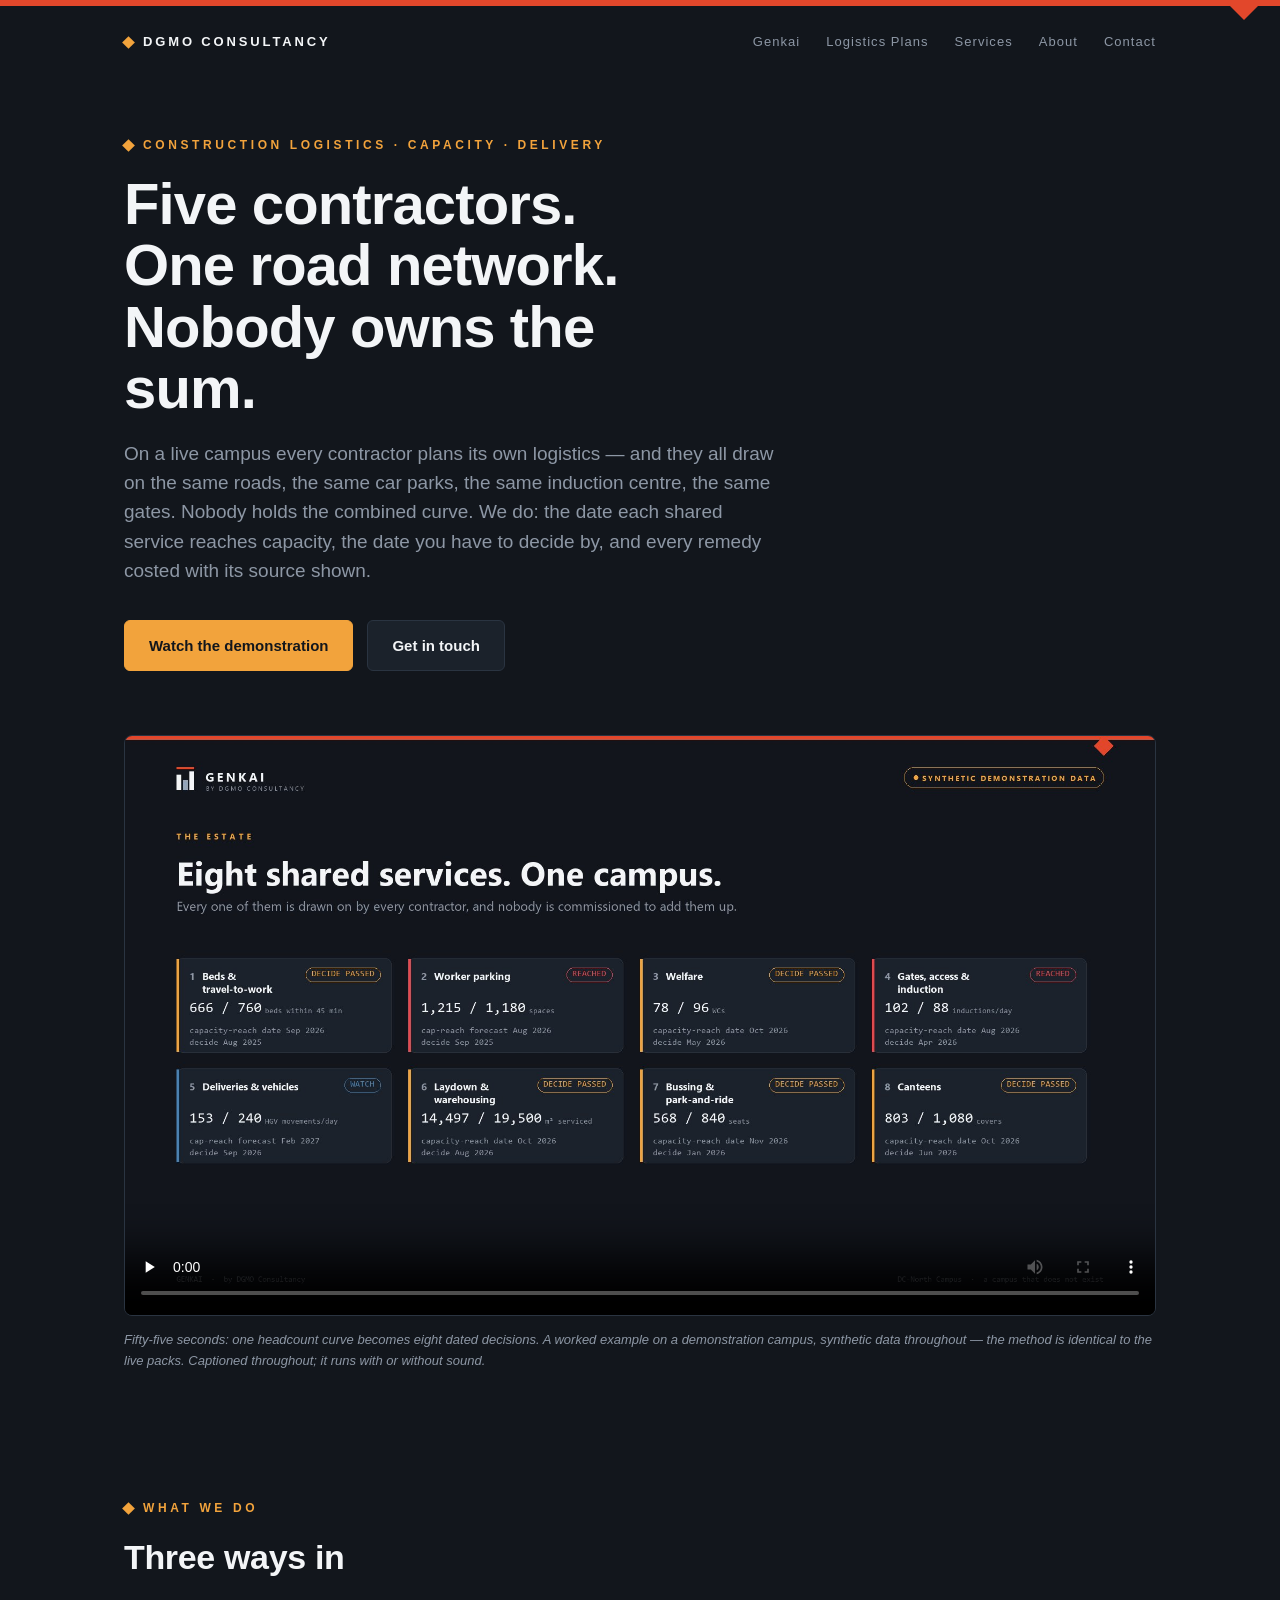
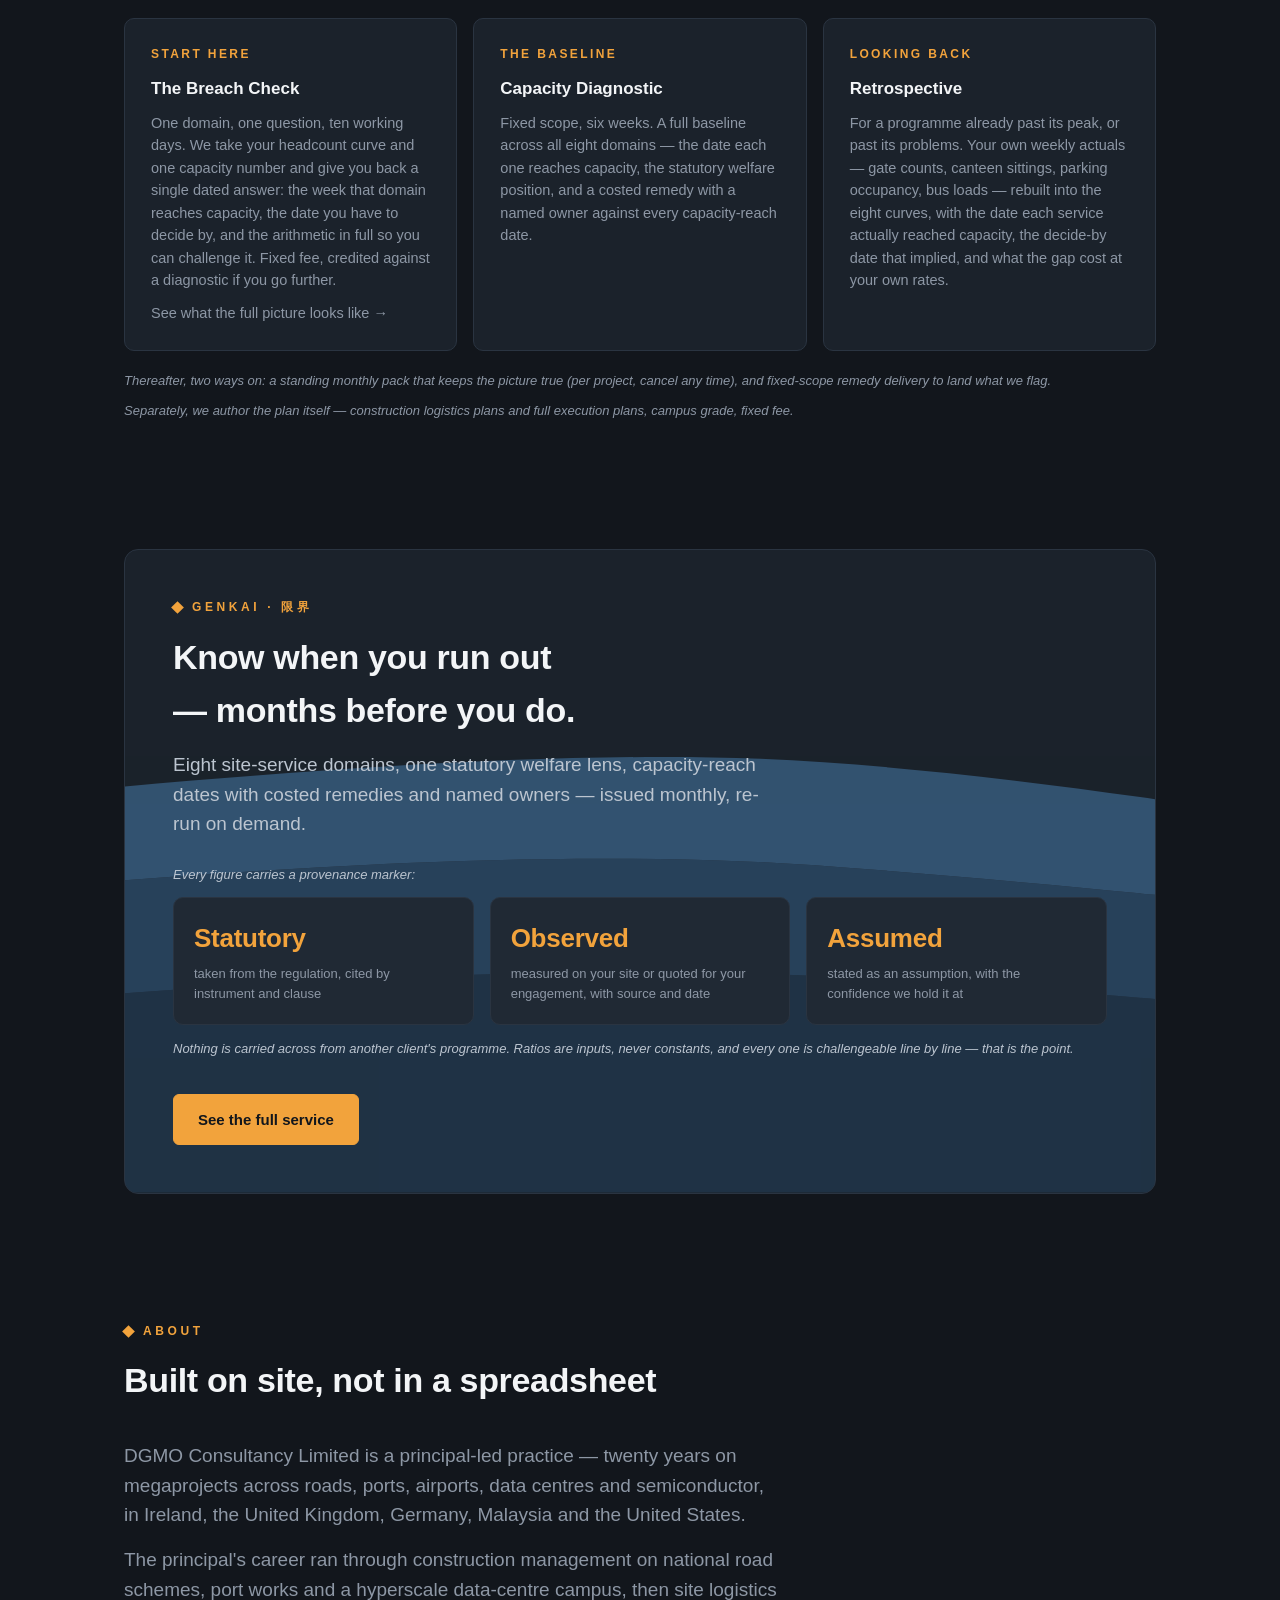
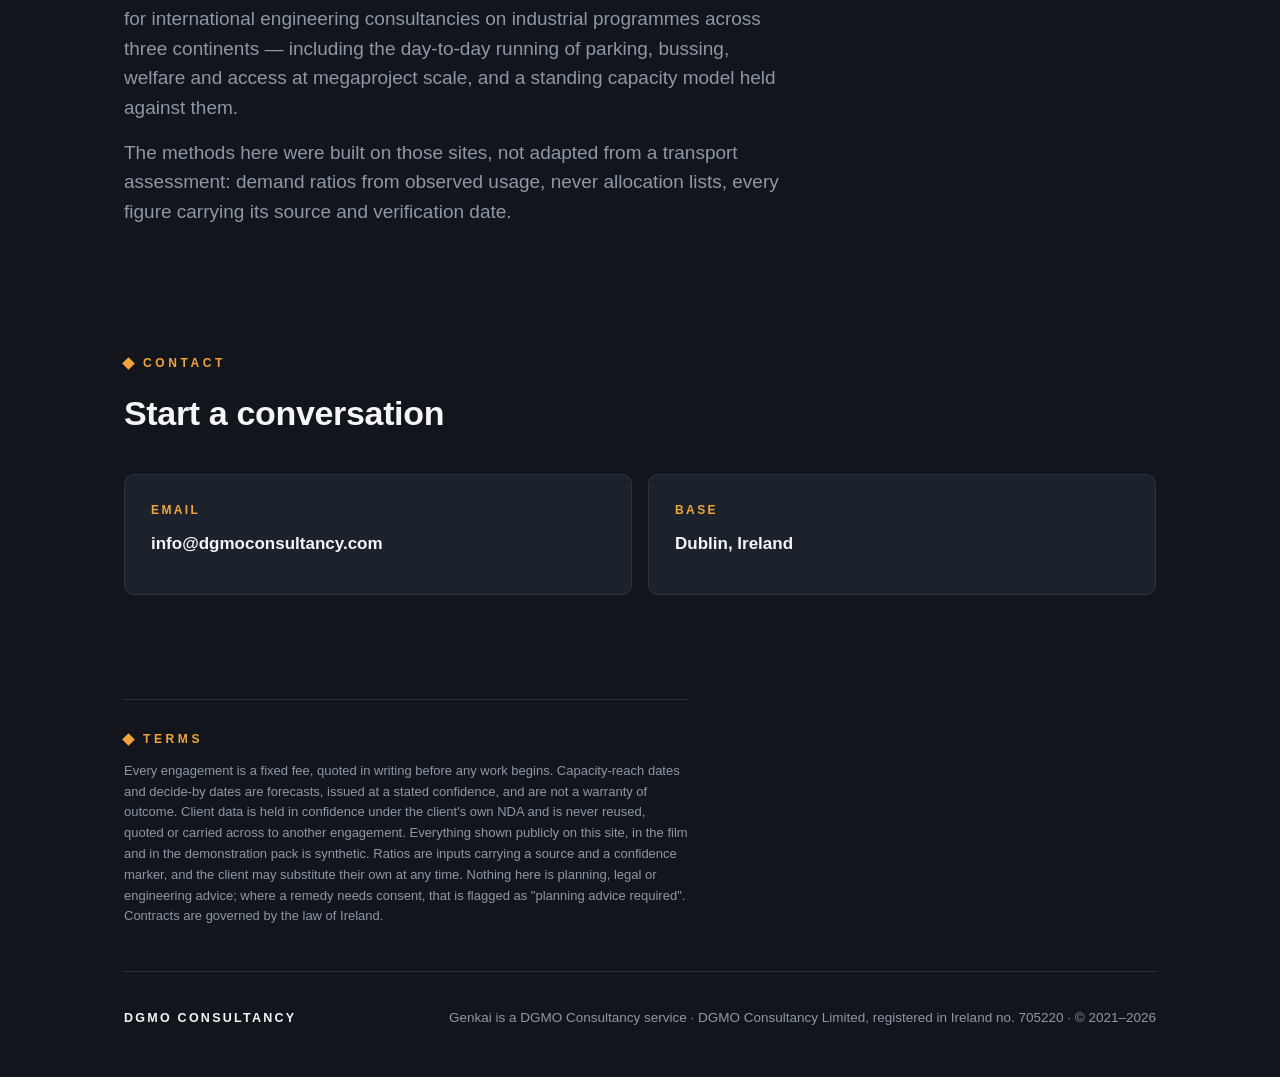
==== commit 16b42fbc: "Re-cut the film and poster; retire the old terminology from both The previous cut carried the planni" ====
--- a/index.html
+++ b/index.html
@@ -48,9 +48,9 @@
   </header>
 
   <section id="film" style="padding-top:0">
-    <video controls preload="none" playsinline aria-label="Genkai demonstration film" poster="/assets/genkai-poster.jpg" style="width:100%;border:1px solid var(--border);border-radius:8px;display:block;background:#12161C">
-      <source src="/assets/genkai-film-1080p.mp4?v=2" type="video/mp4">
-      Your browser cannot play embedded video. <a href="/assets/genkai-film-1080p.mp4">Download the film</a> instead.
+    <video controls preload="none" playsinline aria-label="Genkai demonstration film" poster="/assets/genkai-poster.jpg?v=2" style="width:100%;border:1px solid var(--border);border-radius:8px;display:block;background:#12161C">
+      <source src="/assets/genkai-film-1080p.mp4?v=3" type="video/mp4">
+      Your browser cannot play embedded video. <a href="/assets/genkai-film-1080p.mp4?v=3">Download the film</a> instead.
     </video>
     <p class="note" style="margin-top:14px">Fifty-five seconds: one headcount curve becomes eight dated decisions. A worked example on a demonstration campus, synthetic data throughout — the method is identical to the live packs. Captioned throughout; it runs with or without sound.</p>
   </section>
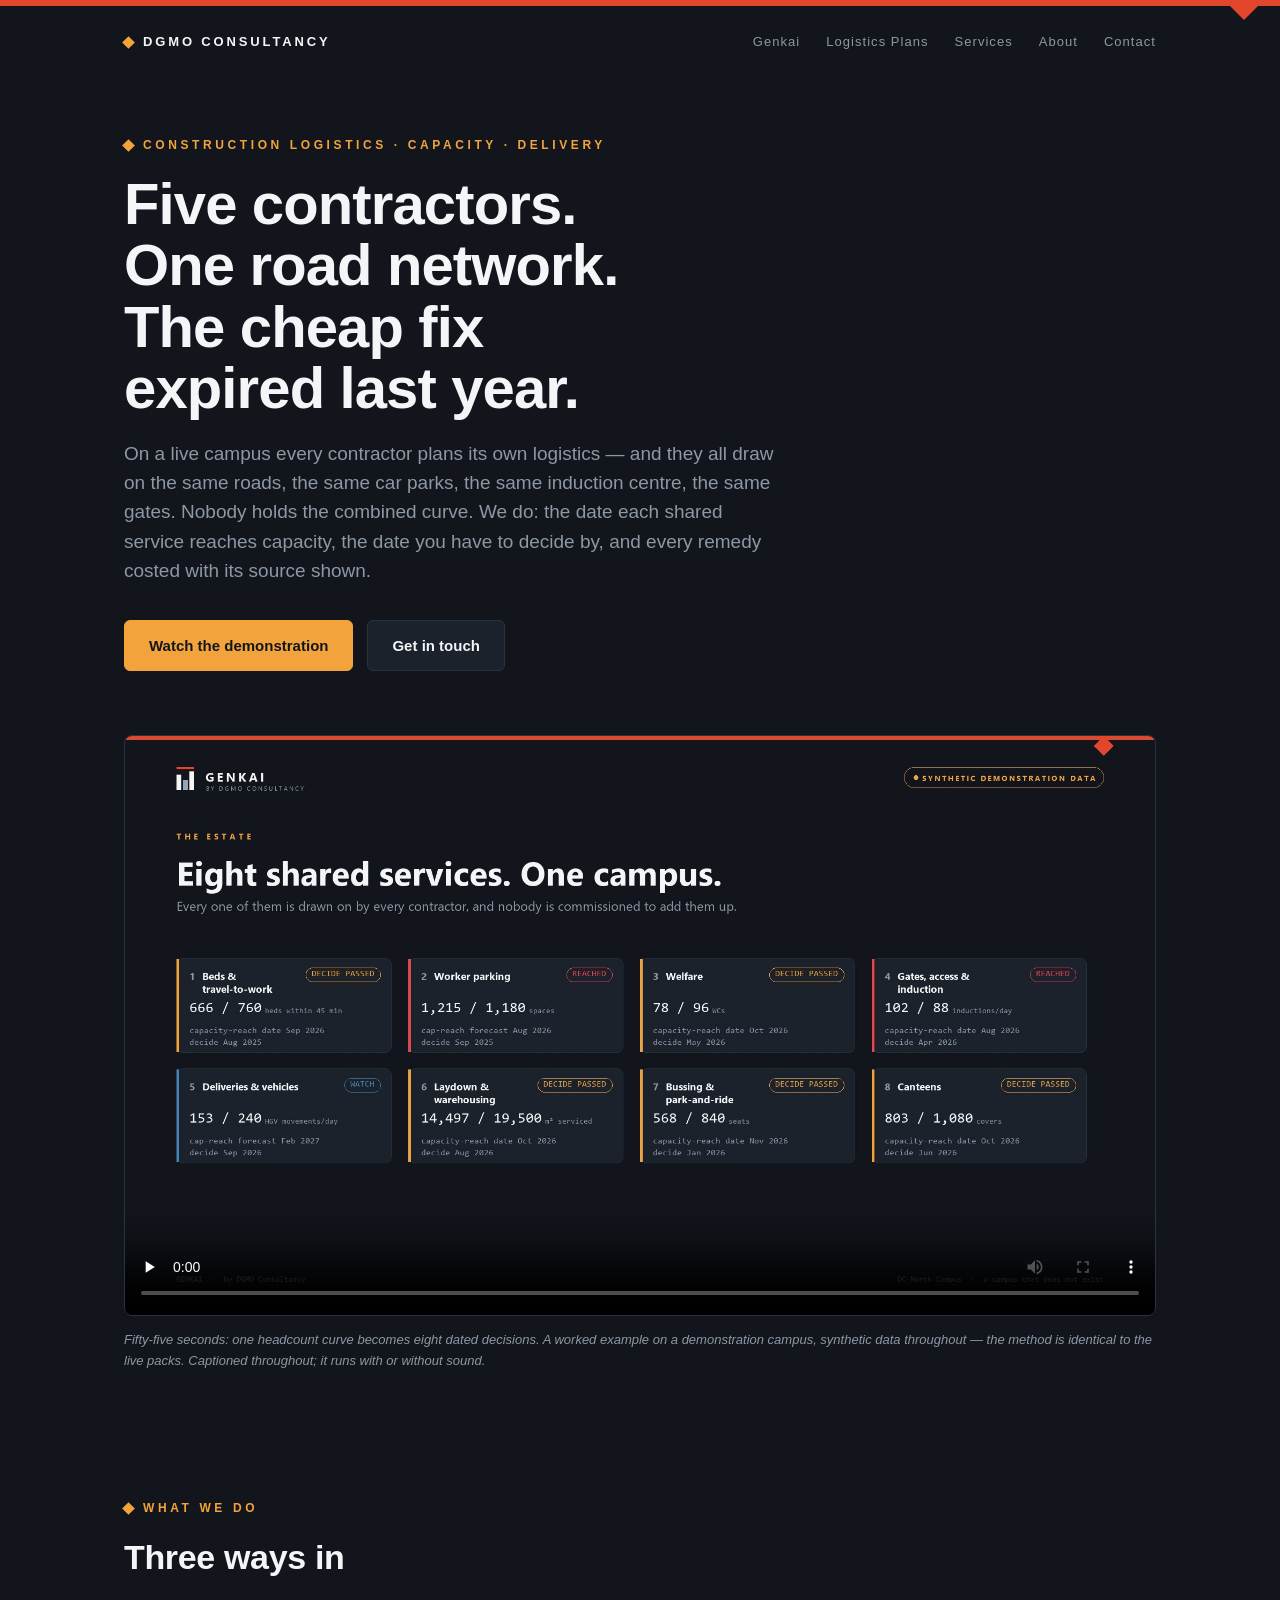
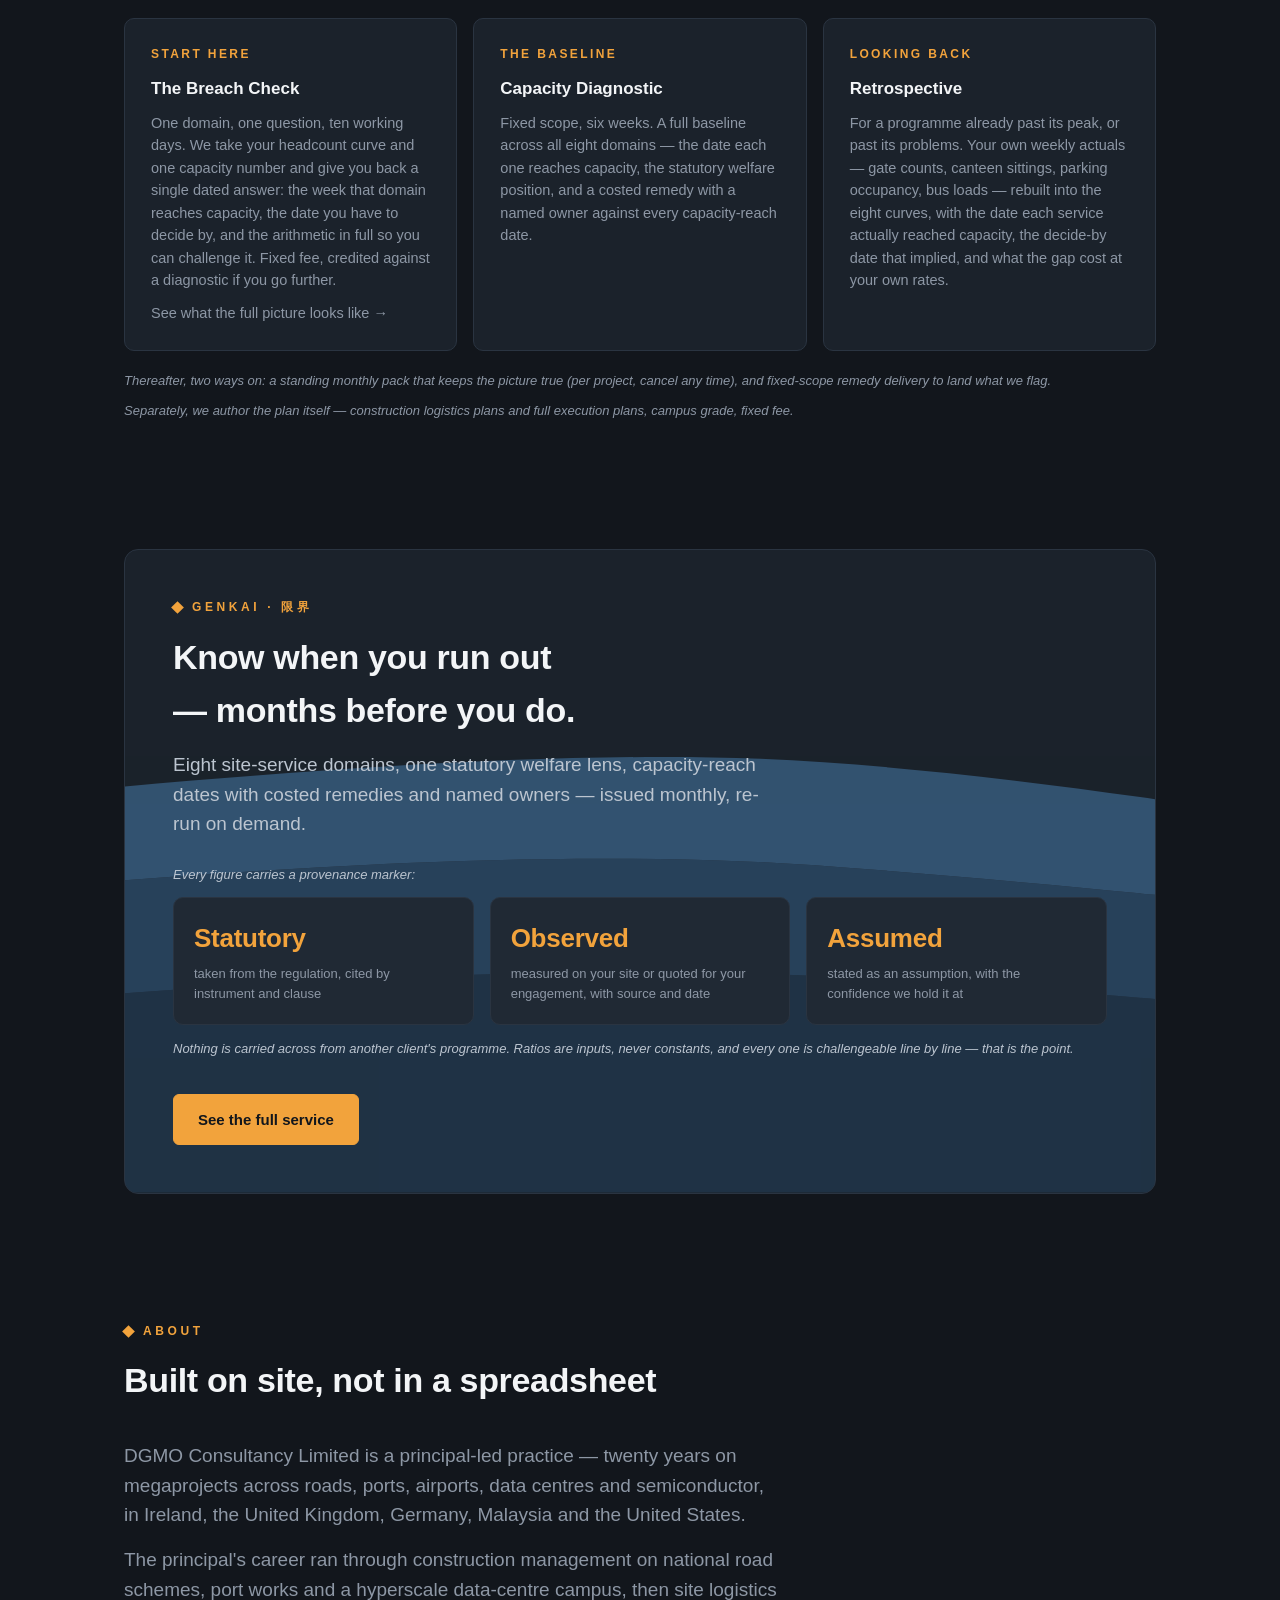
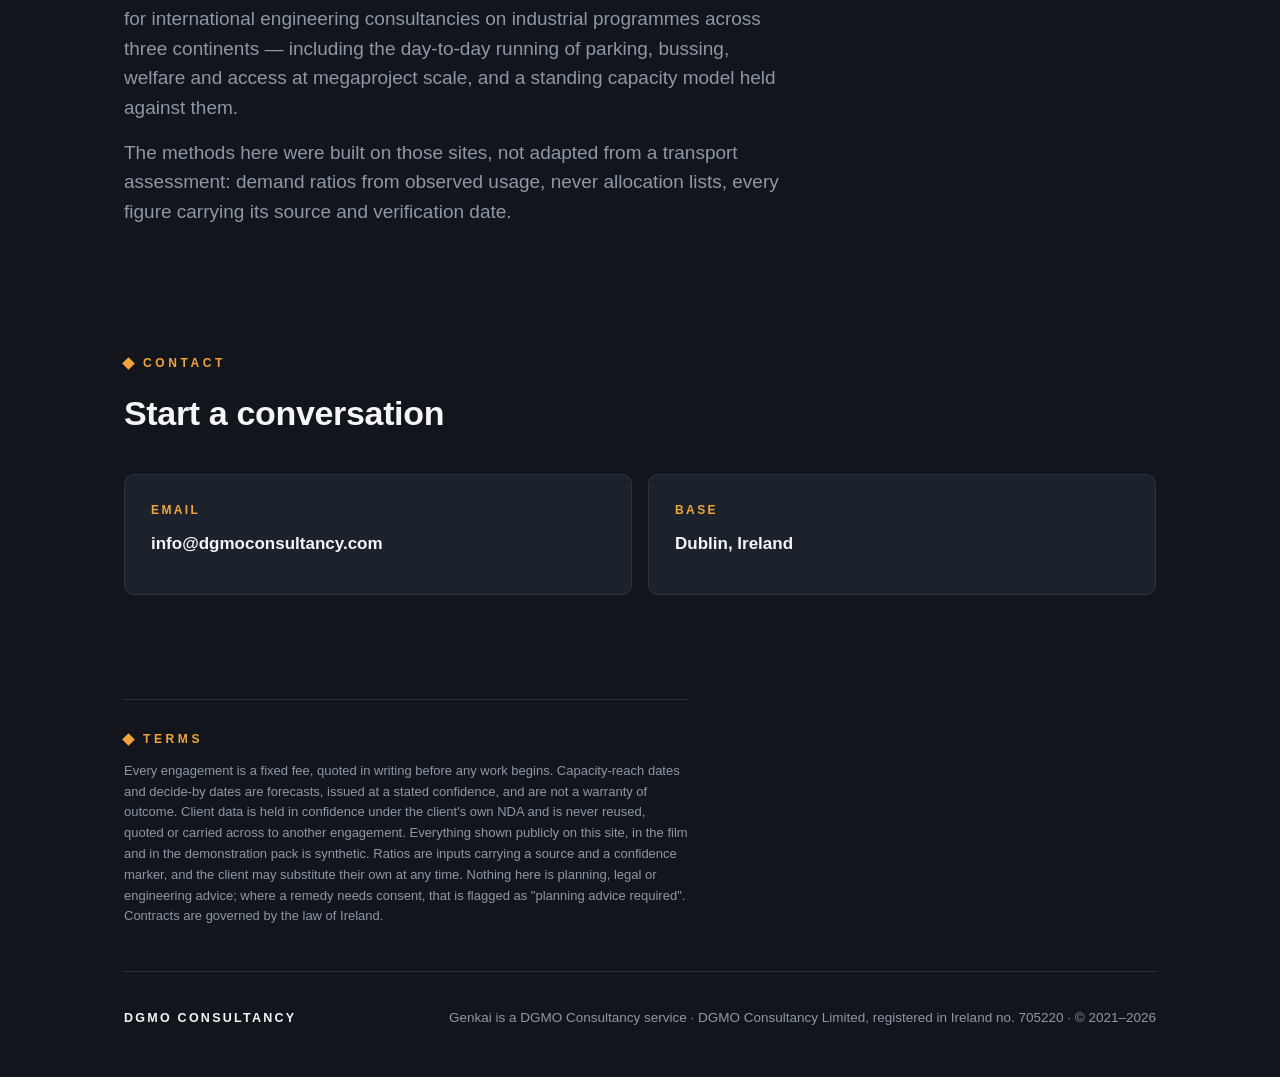
==== commit 8d456bfc: "Update header text in index.html" ====
--- a/index.html
+++ b/index.html
@@ -39,7 +39,7 @@
 
   <header class="hero fadein">
     <p class="overline">Construction logistics · Capacity · Delivery</p>
-    <h1>Five contractors. One road network. Nobody owns the sum.</h1>
+    <h1>Five contractors. One road network. The cheap fix expired last year.</h1>
     <p class="lede">On a live campus every contractor plans its own logistics — and they all draw on the same roads, the same car parks, the same induction centre, the same gates. Nobody holds the combined curve. We do: the date each shared service reaches capacity, the date you have to decide by, and every remedy costed with its source shown.</p>
     <div class="cta-row">
       <a class="btn primary" href="#film">Watch the demonstration</a>
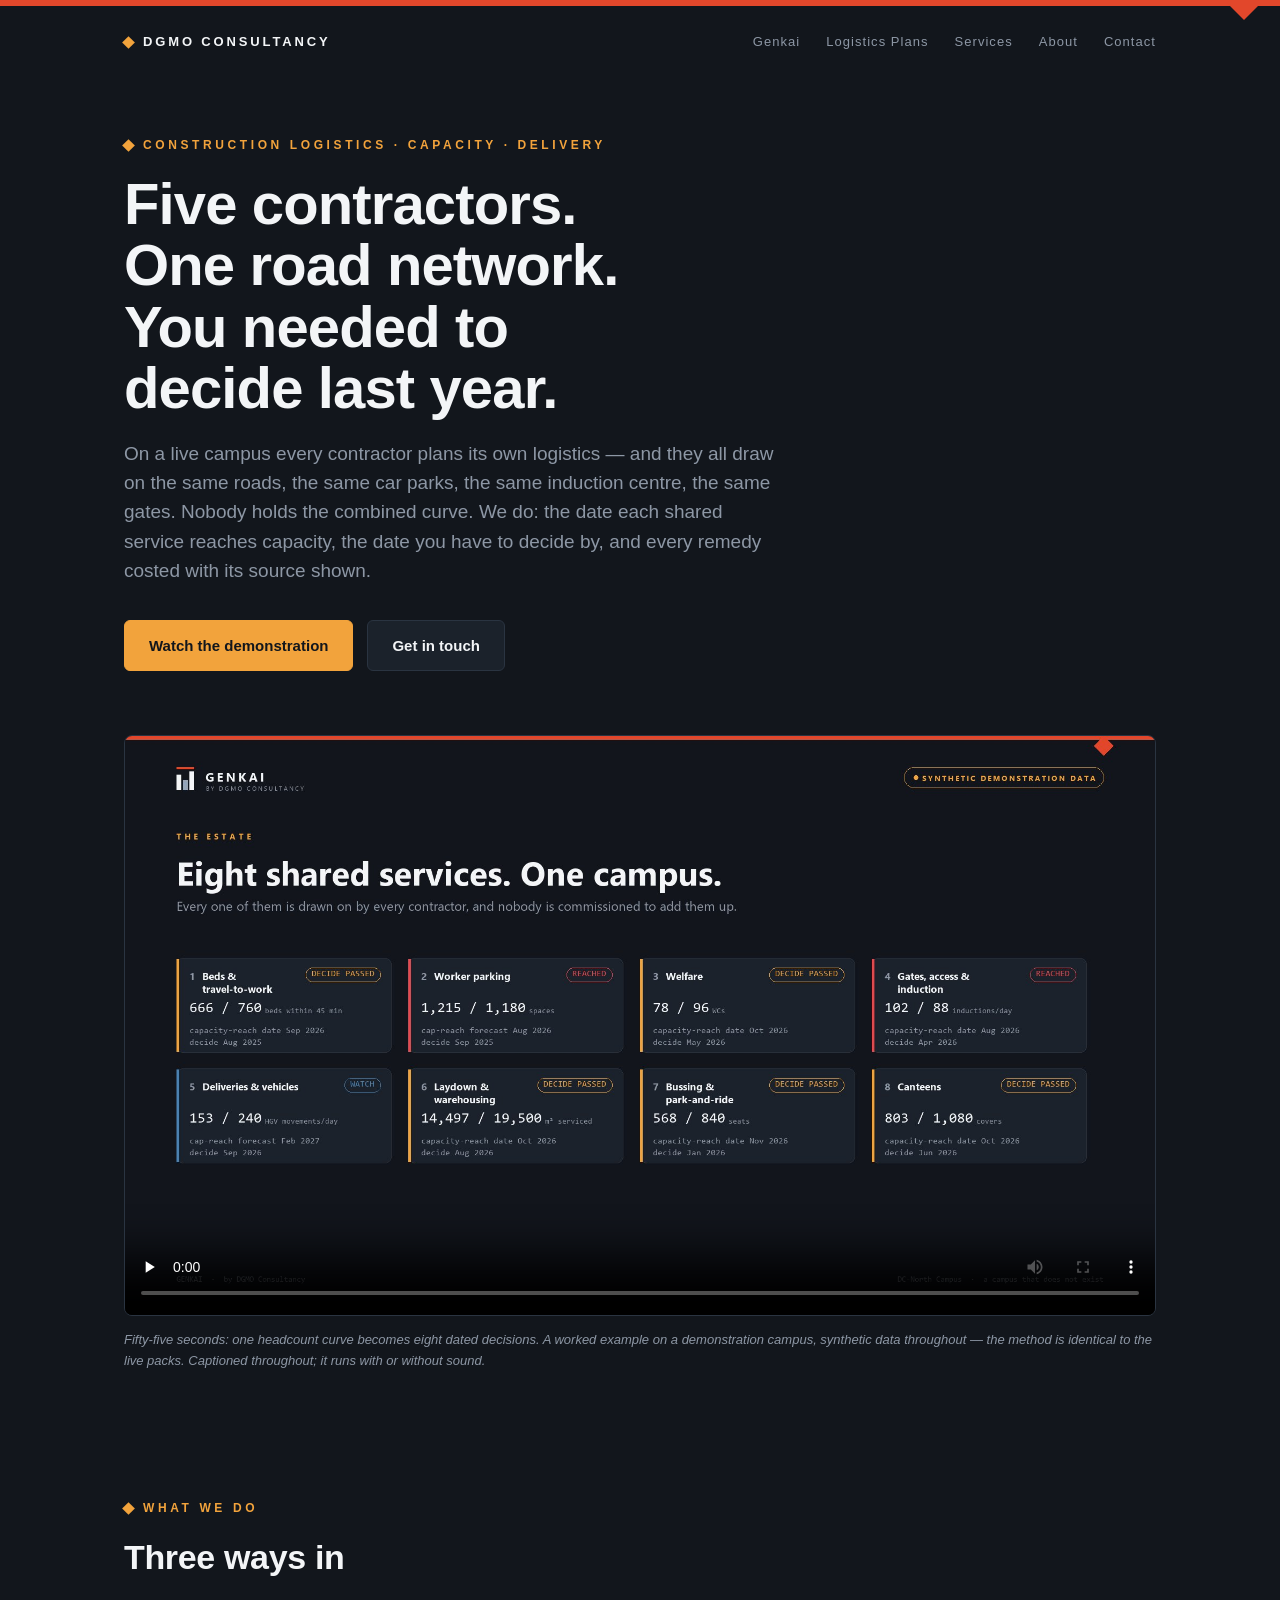
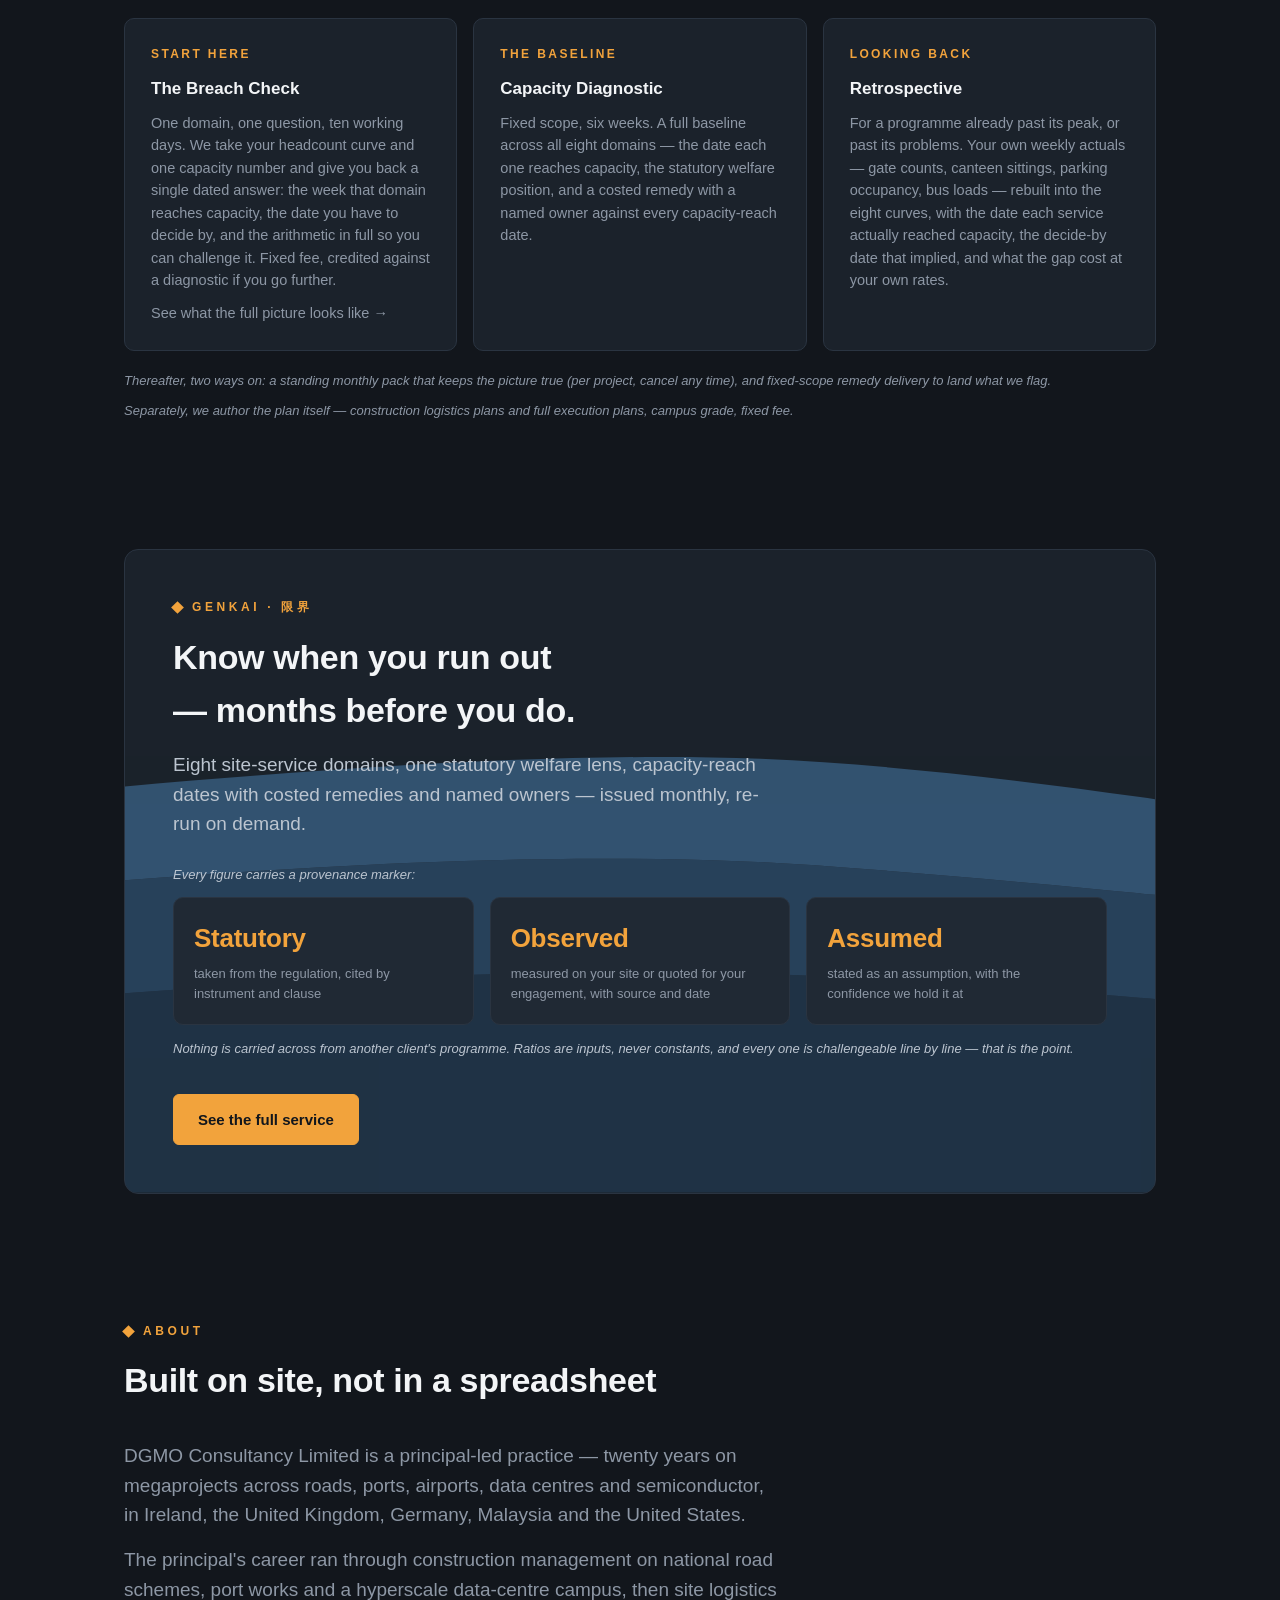
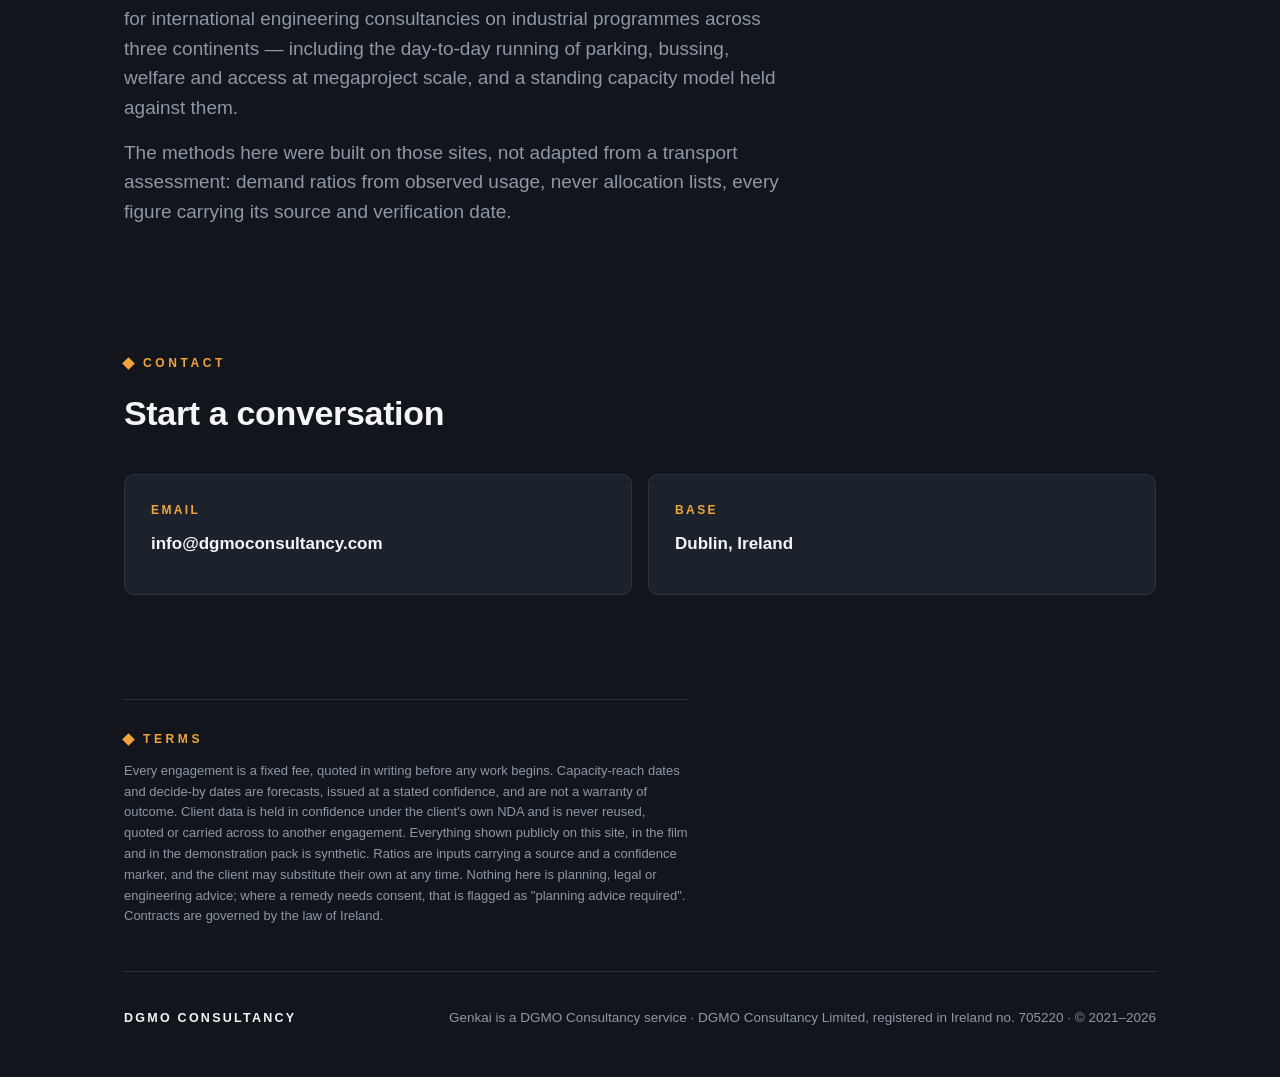
==== commit edc3bbe7: "Hero: lead with the missed decision, not the cost of the fix The decide-by date is the deliverable, " ====
--- a/index.html
+++ b/index.html
@@ -39,7 +39,7 @@
 
   <header class="hero fadein">
     <p class="overline">Construction logistics · Capacity · Delivery</p>
-    <h1>Five contractors. One road network. The cheap fix expired last year.</h1>
+    <h1>Five contractors. One road network. You needed to decide last year.</h1>
     <p class="lede">On a live campus every contractor plans its own logistics — and they all draw on the same roads, the same car parks, the same induction centre, the same gates. Nobody holds the combined curve. We do: the date each shared service reaches capacity, the date you have to decide by, and every remedy costed with its source shown.</p>
     <div class="cta-row">
       <a class="btn primary" href="#film">Watch the demonstration</a>
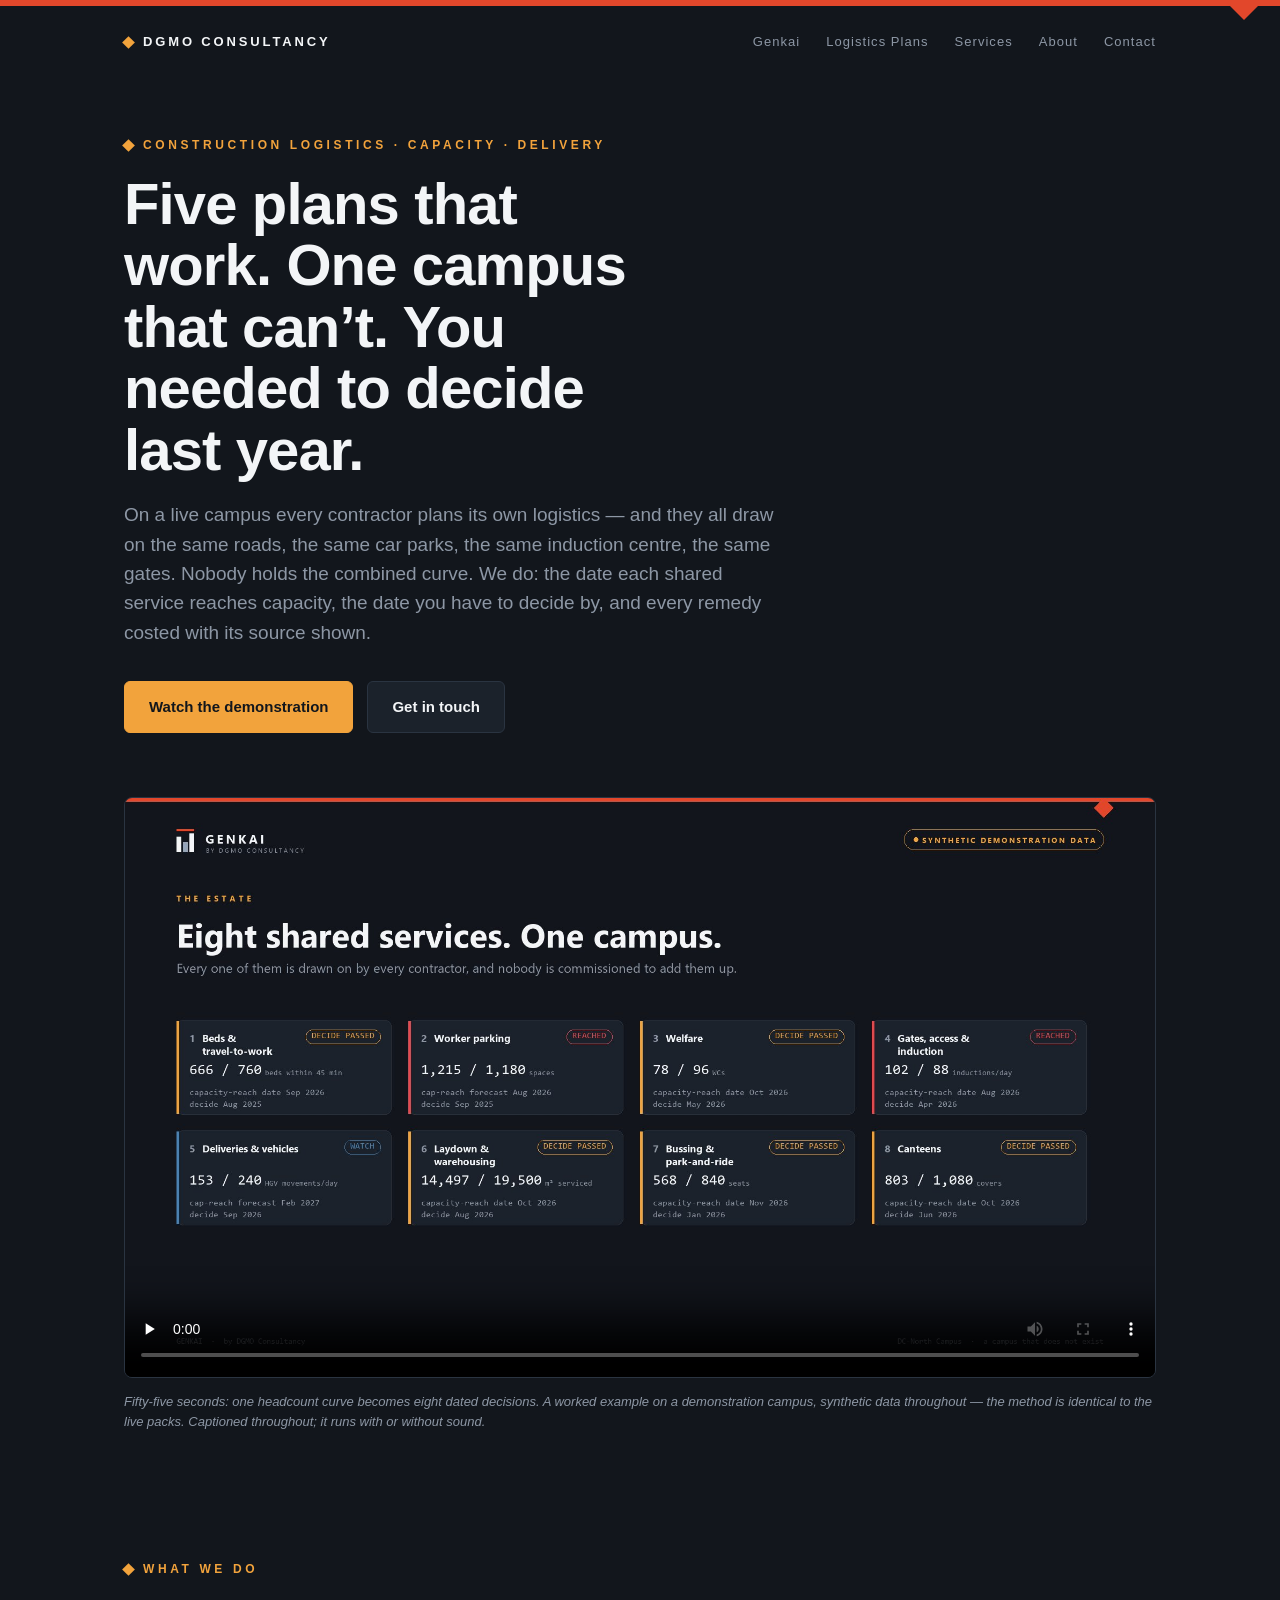
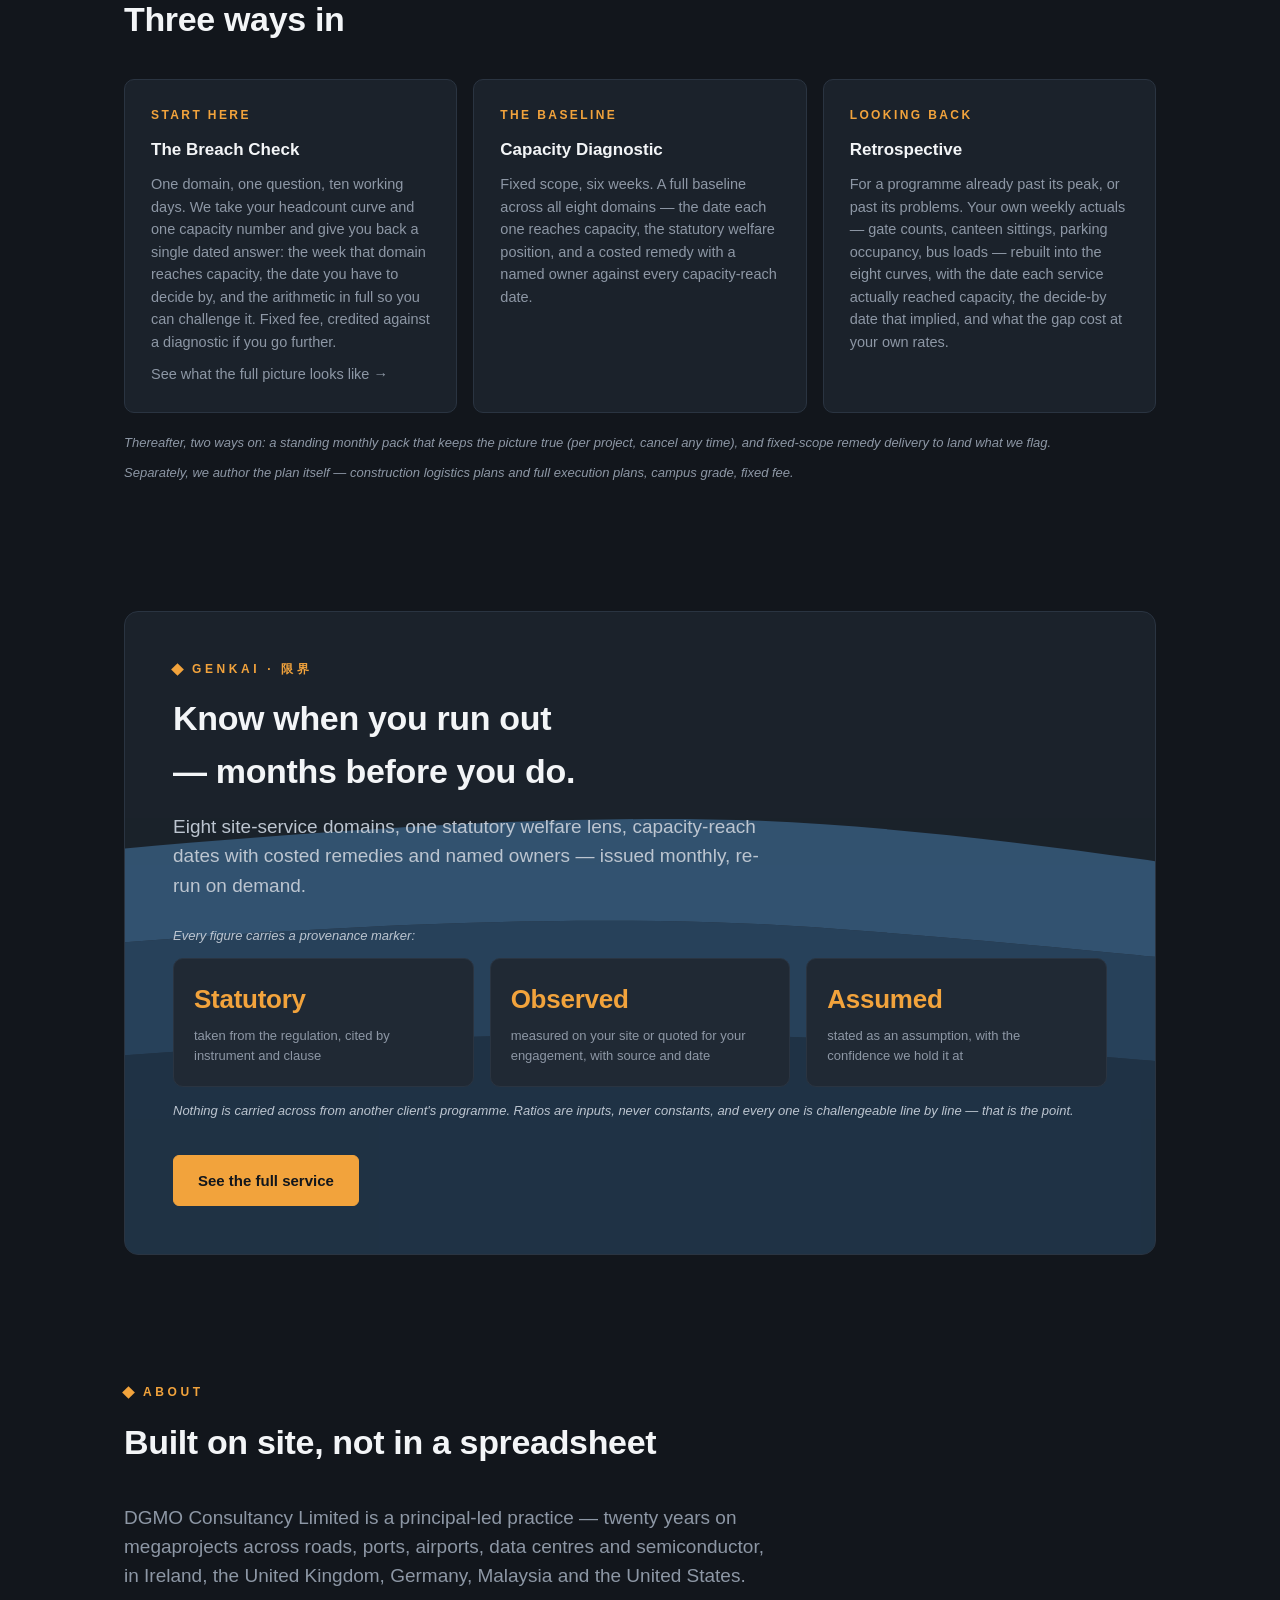
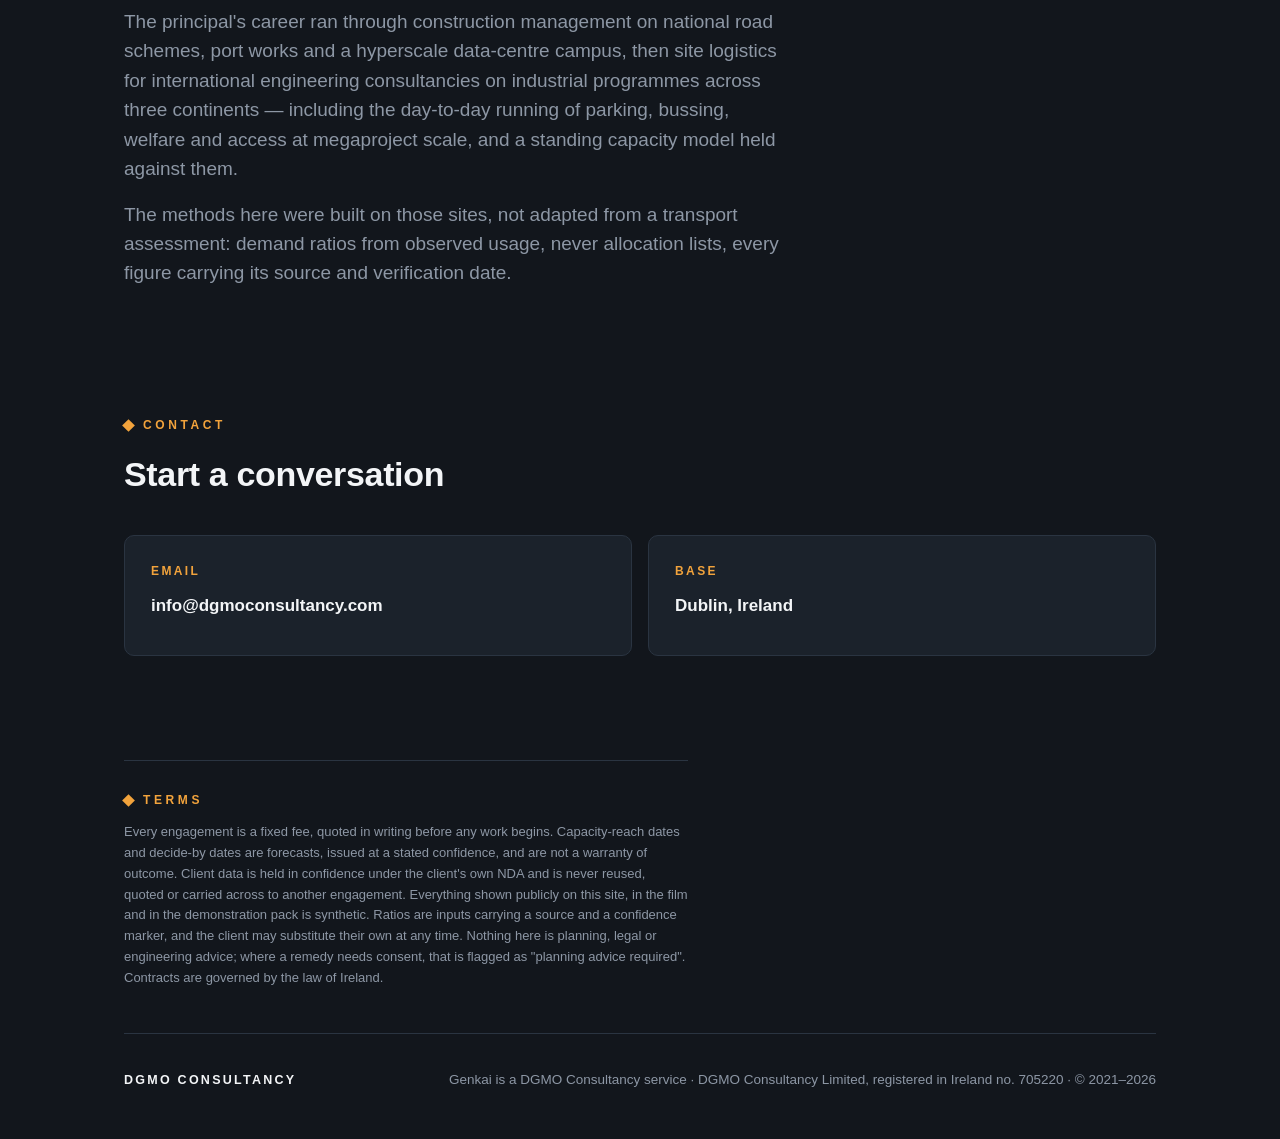
==== commit 116401c9: "Hero: concede competence, then name the constraint The middle beat named one shared service when the" ====
--- a/index.html
+++ b/index.html
@@ -39,7 +39,7 @@
 
   <header class="hero fadein">
     <p class="overline">Construction logistics · Capacity · Delivery</p>
-    <h1>Five contractors. One road network. You needed to decide last year.</h1>
+    <h1>Five plans that work. One campus that can’t. You needed to decide last year.</h1>
     <p class="lede">On a live campus every contractor plans its own logistics — and they all draw on the same roads, the same car parks, the same induction centre, the same gates. Nobody holds the combined curve. We do: the date each shared service reaches capacity, the date you have to decide by, and every remedy costed with its source shown.</p>
     <div class="cta-row">
       <a class="btn primary" href="#film">Watch the demonstration</a>
